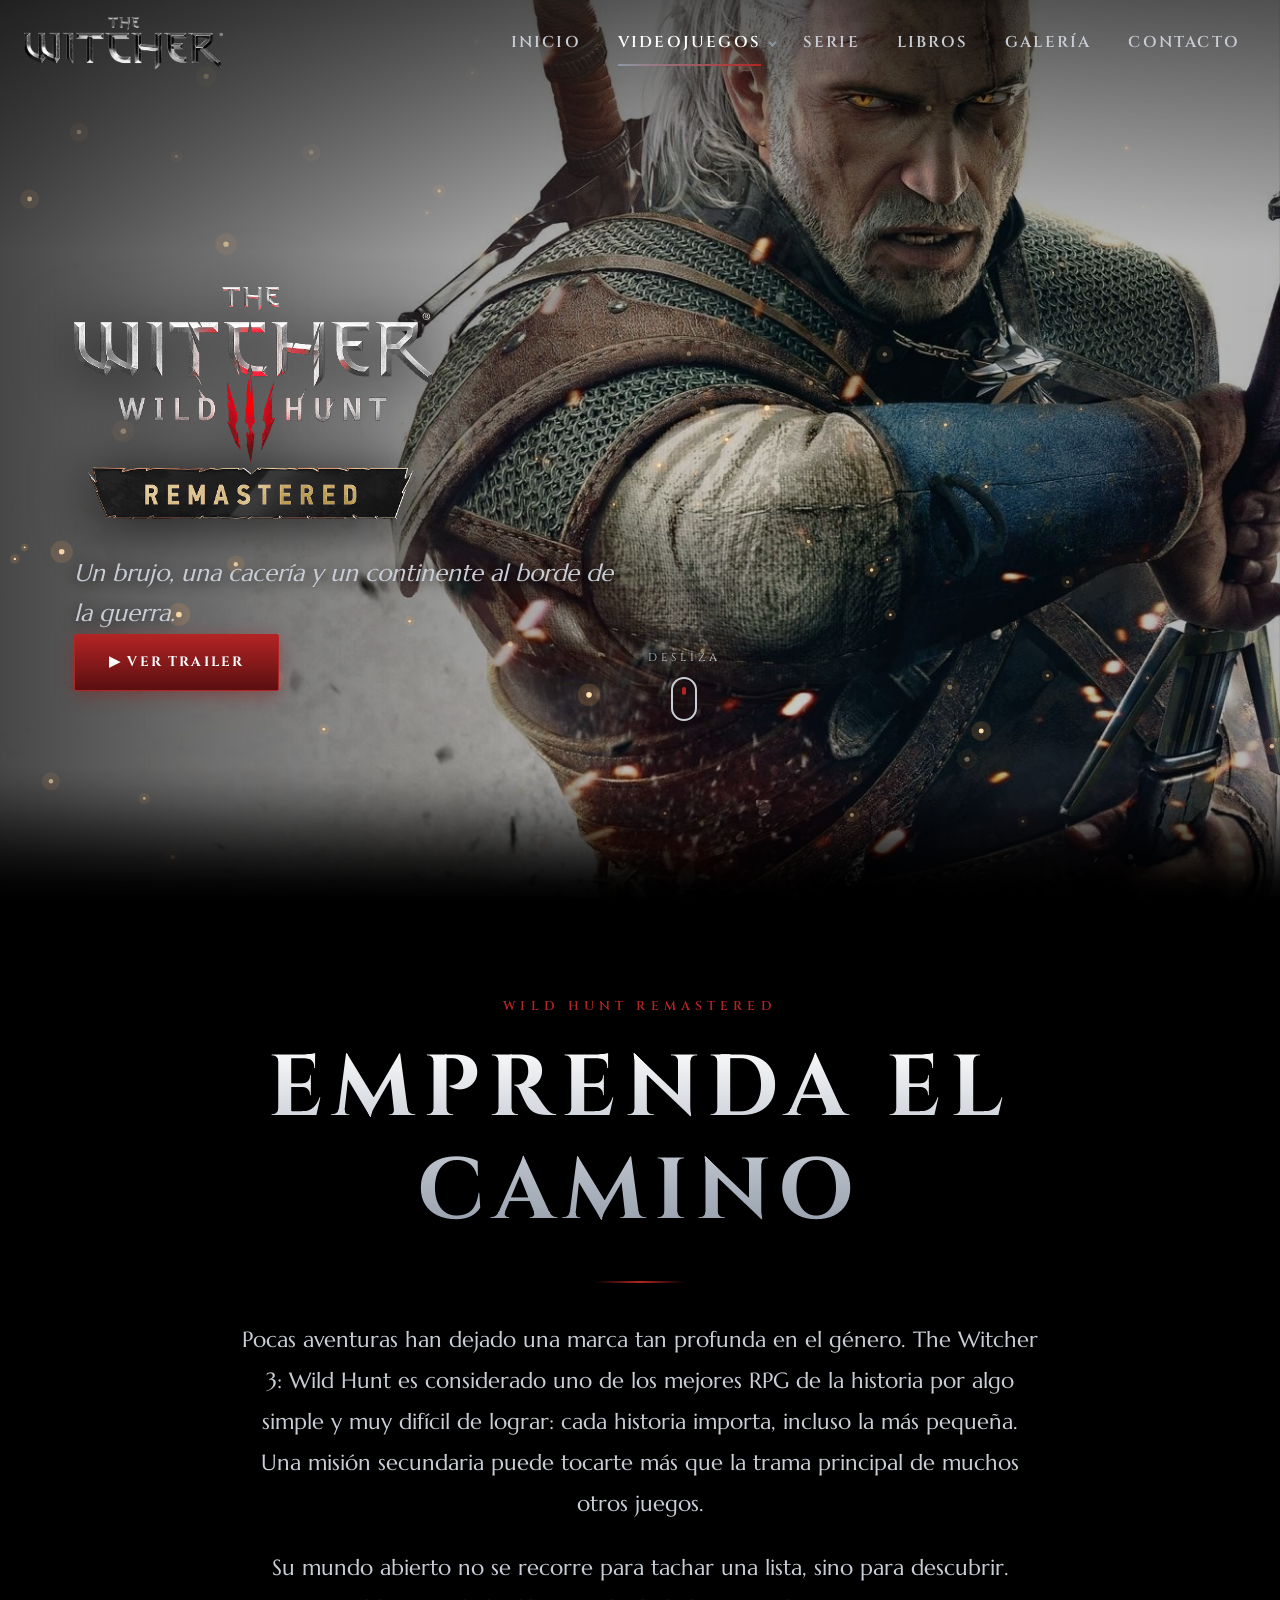
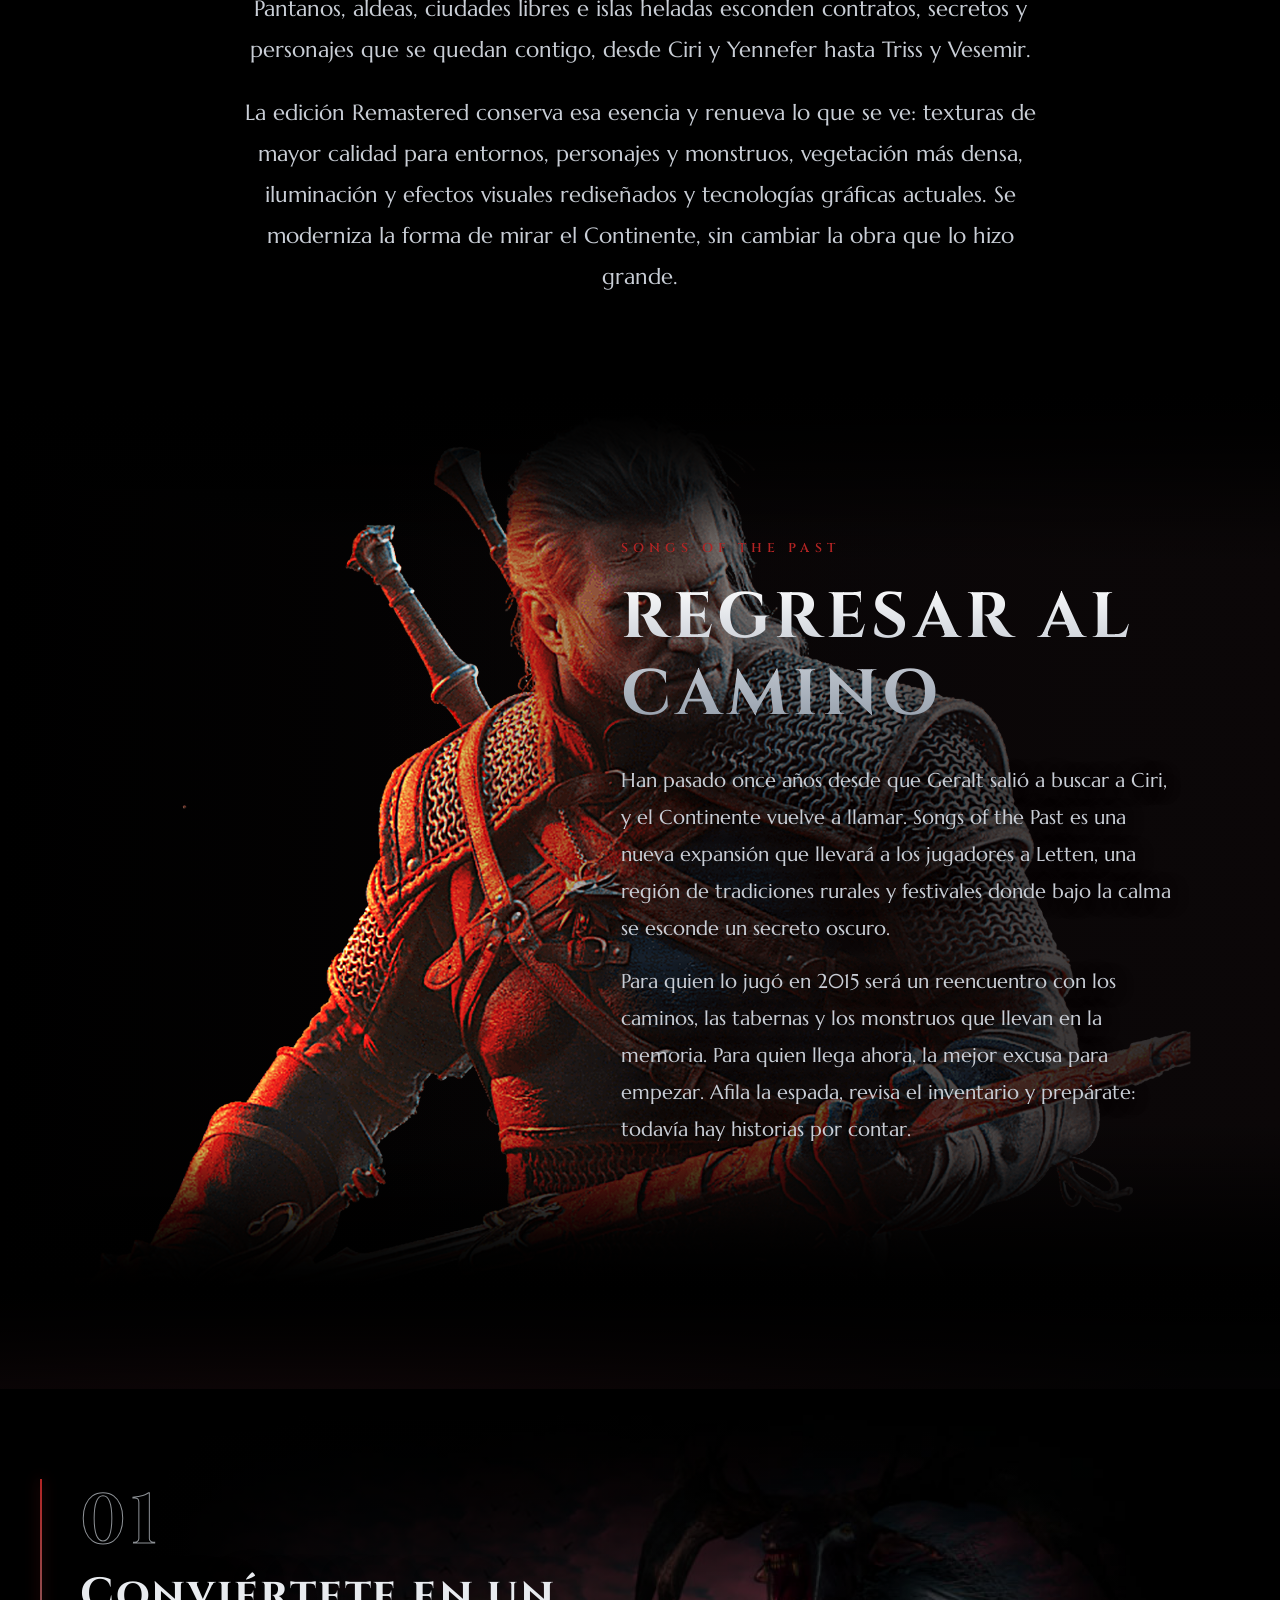
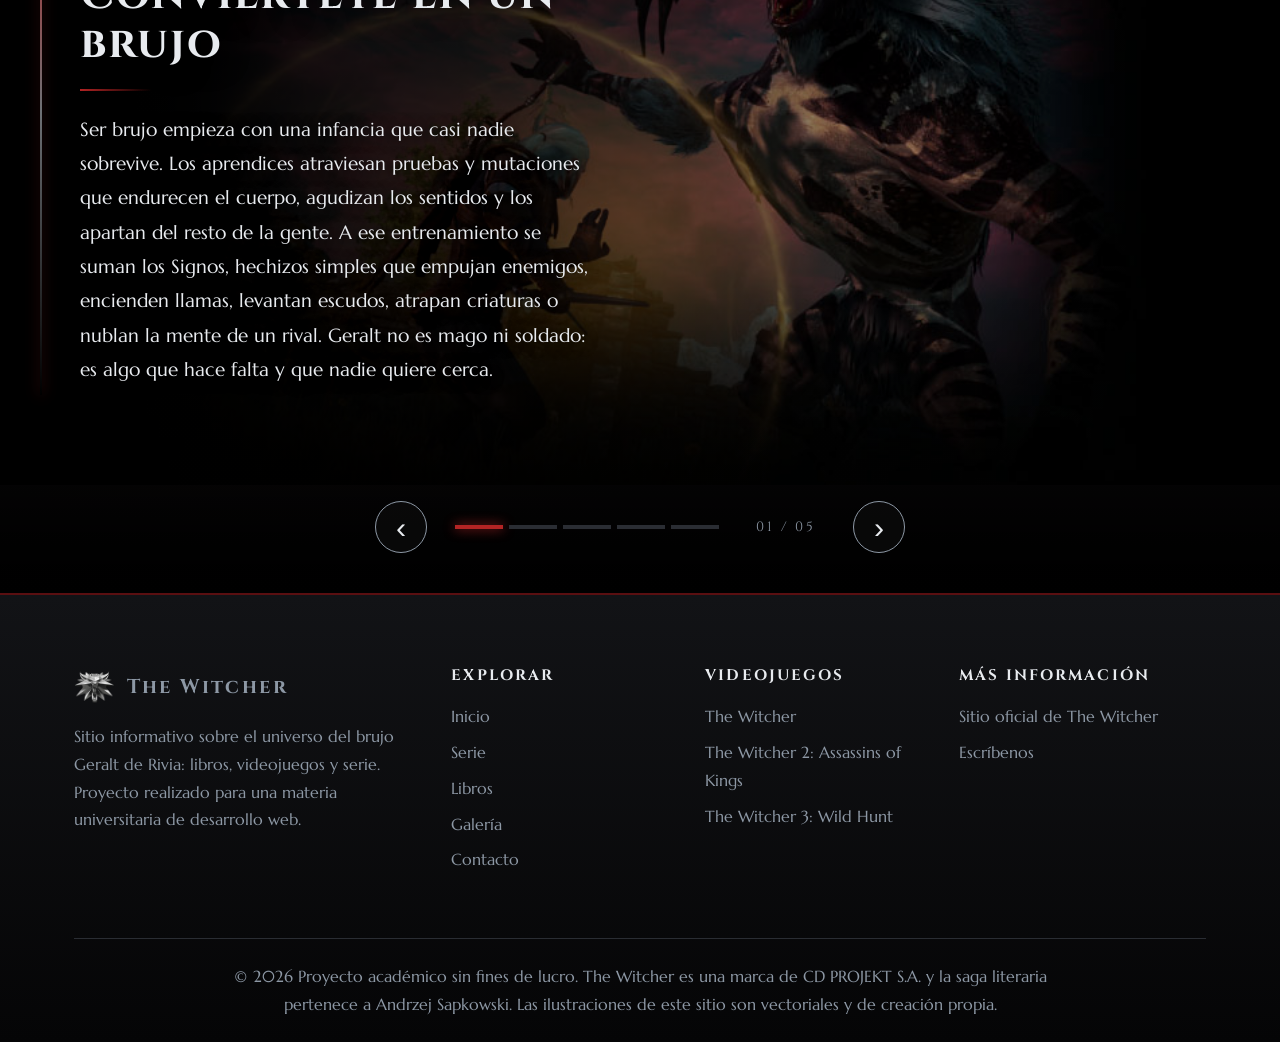
==== witcher3.html @ 2f947181 "Initial commit" ====
<!DOCTYPE html>
<html lang="es">
<head>
  <meta charset="UTF-8">
  <meta name="viewport" content="width=device-width, initial-scale=1.0">
  <title>The Witcher | The Witcher 3: Wild Hunt</title>
  <meta name="description" content="The Witcher 3: Wild Hunt: la aventura de Geralt en un mundo abierto, la edición Remastered y la expansión Songs of the Past.">
  <meta name="theme-color" content="#0a0a0b">
  <link rel="icon" type="image/png" sizes="32x32" href="img/favicon-32.png">
  <link rel="apple-touch-icon" href="img/favicon-180.png">
  <link rel="preconnect" href="https://fonts.googleapis.com">
  <link rel="preconnect" href="https://fonts.gstatic.com" crossorigin>
  <link href="https://fonts.googleapis.com/css2?family=Cinzel:wght@500;600;700&family=Marcellus&display=swap" rel="stylesheet">
  <link rel="stylesheet" href="css/estilos.css">
  <link rel="stylesheet" href="css/videojuegos.css">
</head>
<body class="tema-w3">
  <a class="saltar" href="#contenido">Saltar al contenido</a>

  <header class="header" id="header">
    <div class="header-inner">
      <a href="index.html" class="logo-header" aria-label="The Witcher - Ir al inicio">
        <img src="img/the_witcher_header.png" alt="The Witcher" width="500" height="133">
      </a>

      <button class="menu-button" id="menuButton" type="button" aria-label="Abrir menú" aria-expanded="false" aria-controls="nav">
        <span></span><span></span><span></span>
      </button>

      <nav class="nav" id="nav" aria-label="Menú principal">
        <ul class="menu">
          <li><a href="index.html">Inicio</a></li>
          <li class="has-submenu">
            <span class="menu-parent active" tabindex="0" role="button" aria-haspopup="true">Videojuegos</span>
            <button class="submenu-toggle" type="button" aria-label="Mostrar opciones de videojuegos" aria-expanded="false"></button>
            <ul class="submenu">
              <li><a href="witcher1.html">The Witcher</a></li>
              <li><a href="witcher2.html">The Witcher 2: Assassins of Kings</a></li>
              <li><a href="witcher3.html" class="active" aria-current="page">The Witcher 3: Wild Hunt</a></li>
            </ul>
          </li>
          <li><a href="serie.html">Serie</a></li>
          <li><a href="libros.html">Libros</a></li>
          <li><a href="galeria.html">Galería</a></li>
          <li><a href="contacto.html">Contacto</a></li>
        </ul>
      </nav>
    </div>
  </header>

  <main id="contenido">

    <section class="w3-hero" id="w3-hero">
      <div class="w3-hero-fondo" data-parallax role="img" aria-label="Ilustración de un brujo con dos espadas sobre un risco, frente a un sol que se pone detrás de las montañas">
        <div class="w3-hero-imagen"></div>
      </div>
      <div class="w3-hero-sombra"></div>
      <canvas class="w3-brasas" aria-hidden="true"></canvas>

      <div class="contenedor w3-hero-contenido" data-desvanecer>
        <h1 class="titulo-juego titulo-tw3"><img src="img/Titulo%20tw3.png" alt="The Witcher 3: Wild Hunt Remastered" width="600" height="391"></h1>
        <p class="w3-subtitulo">Un brujo, una cacería y un continente al borde de la guerra.</p>
        <a class="boton boton-trailer reveal" href="https://www.youtube.com/watch?v=nYwe_WHARdc" target="_blank" rel="noopener noreferrer">▶ Ver Trailer</a>
      </div>

      <button class="w3-scroll" type="button" data-scroll="camino" aria-label="Bajar a la siguiente sección">
        <span>Desliza</span>
        <span class="w3-scroll-raton"><span></span></span>
      </button>
    </section>

    <section class="w3-camino" id="camino">
      <div class="w3-camino-contenido">
        <span class="w3-etiqueta reveal">Wild Hunt Remastered</span>
        <h2 class="texto-plata reveal" data-retraso="150">Emprenda el camino</h2>
        <div class="w3-linea reveal" data-retraso="300"></div>
        <p class="reveal" data-retraso="450">Pocas aventuras han dejado una marca tan profunda en el género. The Witcher 3: Wild Hunt es considerado uno de los mejores RPG de la historia por algo simple y muy difícil de lograr: cada historia importa, incluso la más pequeña. Una misión secundaria puede tocarte más que la trama principal de muchos otros juegos.</p>
        <p class="reveal" data-retraso="600">Su mundo abierto no se recorre para tachar una lista, sino para descubrir. Pantanos, aldeas, ciudades libres e islas heladas esconden contratos, secretos y personajes que se quedan contigo, desde Ciri y Yennefer hasta Triss y Vesemir.</p>
        <p class="reveal" data-retraso="750">La edición Remastered conserva esa esencia y renueva lo que se ve: texturas de mayor calidad para entornos, personajes y monstruos, vegetación más densa, iluminación y efectos visuales rediseñados y tecnologías gráficas actuales. Se moderniza la forma de mirar el Continente, sin cambiar la obra que lo hizo grande.</p>
      </div>
    </section>

    <section class="w3-regresar" id="regresar">
      <div class="w3-regresar-imagen reveal-izq">
        <img src="img/tw3/geralt tw3 png.png" alt="Geralt de Rivia con su espada de plata en la mano" width="1163" height="680" loading="lazy">
      </div>
      <div class="w3-regresar-texto">
        <span class="w3-etiqueta reveal">Songs of the Past</span>
        <h2 class="texto-plata reveal" data-retraso="150">Regresar al camino</h2>
        <p class="reveal" data-retraso="300">Han pasado once años desde que Geralt salió a buscar a Ciri, y el Continente vuelve a llamar. Songs of the Past es una nueva expansión que llevará a los jugadores a Letten, una región de tradiciones rurales y festivales donde bajo la calma se esconde un secreto oscuro.</p>
        <p class="reveal" data-retraso="450">Para quien lo jugó en 2015 será un reencuentro con los caminos, las tabernas y los monstruos que llevan en la memoria. Para quien llega ahora, la mejor excusa para empezar. Afila la espada, revisa el inventario y prepárate: todavía hay historias por contar.</p>
      </div>
    </section>

    <section class="w3-carrusel" id="carrusel" data-carrusel data-autoplay="9000" aria-roledescription="carrusel" aria-label="Aventura, combate, mundo y expansiones de The Witcher 3">
      <div class="w3-slides">
        <article class="w3-slide activo w3-fondo-1" data-slide role="group" aria-roledescription="diapositiva" aria-label="1 de 5">
          <div class="w3-slide-texto">
            <span class="w3-num" aria-hidden="true">01</span>
            <h3>Conviértete en un brujo</h3>
            <p>Ser brujo empieza con una infancia que casi nadie sobrevive. Los aprendices atraviesan pruebas y mutaciones que endurecen el cuerpo, agudizan los sentidos y los apartan del resto de la gente. A ese entrenamiento se suman los Signos, hechizos simples que empujan enemigos, encienden llamas, levantan escudos, atrapan criaturas o nublan la mente de un rival. Geralt no es mago ni soldado: es algo que hace falta y que nadie quiere cerca.</p>
          </div>
        </article>
        <article class="w3-slide invertido w3-fondo-2" data-slide role="group" aria-roledescription="diapositiva" aria-label="2 de 5">
          <div class="w3-slide-texto">
            <span class="w3-num" aria-hidden="true">02</span>
            <h3>Domina el combate dinámico</h3>
            <p>Cada pelea es un pequeño rompecabezas. La espada de acero sirve contra humanos, la de plata contra monstruos, y los Signos marcan el ritmo del combate. Las pociones y los aceites preparan al brujo antes de la batalla, y esquivar, rodar o contraatacar a tiempo decide quién sigue en pie. La mejor victoria suele ser la que se planeó antes de desenvainar.</p>
          </div>
        </article>
        <article class="w3-slide w3-fondo-3" data-slide role="group" aria-roledescription="diapositiva" aria-label="3 de 5">
          <div class="w3-slide-texto">
            <span class="w3-num" aria-hidden="true">03</span>
            <h3>Explora un mundo abierto de fantasía gigante</h3>
            <p>Velen, con sus pantanos y aldeas olvidadas; Novigrad, una gran ciudad libre y peligrosa; las islas de Skellige, con sus fiordos y clanes guerreros; y la fortaleza de Kaer Morhen, refugio de los brujos. El Continente es enorme y está lleno de vida: cada colina esconde una cueva, un campamento, un monstruo o una historia que nadie te obligó a buscar.</p>
          </div>
        </article>
        <article class="w3-slide invertido w3-fondo-4" data-slide role="group" aria-roledescription="diapositiva" aria-label="4 de 5">
          <div class="w3-slide-texto">
            <span class="w3-num" aria-hidden="true">04</span>
            <h3>Forja tu historia legendaria</h3>
            <p>Tus decisiones no se quedan en el diálogo. Elegir a quién ayudar, a quién perdonar y qué callar puede cambiar el destino de personajes queridos, el equilibrio entre reinos y la forma en que termina la historia de Ciri. Hay varios finales posibles, y cada uno refleja el camino que fuiste construyendo, muchas veces sin darte cuenta.</p>
          </div>
        </article>
        <article class="w3-slide w3-fondo-5" data-slide role="group" aria-roledescription="diapositiva" aria-label="5 de 5">
          <div class="w3-slide-texto">
            <span class="w3-num" aria-hidden="true">05</span>
            <h3>El camino continúa con las expansiones</h3>
            <p>Hearts of Stone y Blood and Wine son mucho más que contenido extra: cada una cuenta una historia completa, con personajes memorables y misiones que compiten con las mejores del juego base. Hearts of Stone es un relato oscuro sobre un pacto y sus consecuencias; Blood and Wine lleva a Geralt a Toussaint, un ducado soleado donde también se esconden secretos y crímenes. Muchos jugadores las consideran entre las mejores expansiones que ha tenido un RPG.</p>
          </div>
        </article>
      </div>

      <div class="w3-controles">
        <button class="w3-flecha" type="button" data-prev aria-label="Diapositiva anterior">&#8249;</button>
        <div class="w3-puntos"><button class="w3-punto" type="button" data-dot aria-label="Ir a la diapositiva 1"></button><button class="w3-punto" type="button" data-dot aria-label="Ir a la diapositiva 2"></button><button class="w3-punto" type="button" data-dot aria-label="Ir a la diapositiva 3"></button><button class="w3-punto" type="button" data-dot aria-label="Ir a la diapositiva 4"></button><button class="w3-punto" type="button" data-dot aria-label="Ir a la diapositiva 5"></button></div>
        <span class="w3-contador" data-contador aria-live="off">01 / 05</span>
        <button class="w3-flecha" type="button" data-next aria-label="Diapositiva siguiente">&#8250;</button>
      </div>
    </section>
  </main>

  <footer class="footer">
    <div class="contenedor">
      <div class="footer-grid">
        <div>
          <a href="index.html" class="logo" aria-label="The Witcher - Inicio">
            <img src="img/medallon.webp" alt="" width="41" height="40">
            <span>The Witcher</span>
          </a>
          <p>Sitio informativo sobre el universo del brujo Geralt de Rivia: libros, videojuegos y serie. Proyecto realizado para una materia universitaria de desarrollo web.</p>
        </div>

        <div>
          <h3>Explorar</h3>
          <ul>
            <li><a href="index.html">Inicio</a></li>
            <li><a href="serie.html">Serie</a></li>
            <li><a href="libros.html">Libros</a></li>
            <li><a href="galeria.html">Galería</a></li>
            <li><a href="contacto.html">Contacto</a></li>
          </ul>
        </div>

        <div>
          <h3>Videojuegos</h3>
          <ul>
            <li><a href="witcher1.html">The Witcher</a></li>
            <li><a href="witcher2.html">The Witcher 2: Assassins of Kings</a></li>
            <li><a href="witcher3.html">The Witcher 3: Wild Hunt</a></li>
          </ul>
        </div>

        <div>
          <h3>Más información</h3>
          <ul>
            <li><a href="https://thewitcher.com" target="_blank" rel="noopener noreferrer">Sitio oficial de The Witcher</a></li>
            <li><a href="contacto.html">Escríbenos</a></li>
          </ul>
        </div>
      </div>

      <div class="footer-inferior">
        <p>&copy; <span id="year">2026</span> Proyecto académico sin fines de lucro. The Witcher es una marca de CD PROJEKT S.A. y la saga literaria pertenece a Andrzej Sapkowski. Las ilustraciones de este sitio son vectoriales y de creación propia.</p>
      </div>
    </div>
  </footer>

  <script src="js/videojuegos.js"></script>
  <script src="js/script.js"></script>
</body>
</html>
---- css/estilos.css ----
/* ==========================================================
   THE WITCHER - Sitio informativo
   Estilos generales (Dark Fantasy)
   Índice:
   1. Variables y reset
   2. Tipografía y utilidades
   3. Header y menú
   4. Botones
   5. Hero (inicio) y encabezados de página
   6. Secciones y tarjetas
   7. Videojuegos
   8. Serie
   9. Libros
   10. Galería y lightbox
   11. Formulario de contacto
   12. Footer
   13. Responsive
   ========================================================== */

/* ---------- 1. Variables y reset ---------- */
:root {
  --negro: #0a0a0b;
  --carbon: #121316;
  --gris-oscuro: #1b1d21;
  --gris: #2a2d33;
  --acero: #8d98a5;
  --plata: #c9ced6;
  --plata-claro: #e8ebef;
  --rojo: #8b1a1a;
  --rojo-oscuro: #5a0f11;
  --rojo-brillo: #b32424;
  --dorado: #d9a441;

  --fuente-titulos: "Cinzel", "Trajan Pro", Georgia, "Times New Roman", serif;
  --fuente-texto: "Marcellus", Georgia, "Times New Roman", serif;

  --alto-header: 76px;
  --ancho-max: 1180px;
  --transicion: 0.35s ease;
}

*,
*::before,
*::after {
  box-sizing: border-box;
  margin: 0;
  padding: 0;
}

html {
  scroll-behavior: smooth;
  scroll-padding-top: calc(var(--alto-header) + 16px);
}

body {
  font-family: var(--fuente-texto);
  font-size: 1.15rem;
  line-height: 1.7;
  color: var(--plata);
  background: var(--negro);
  background-image: radial-gradient(ellipse at top, #16181c 0%, var(--negro) 60%);
  background-attachment: fixed;
  overflow-x: hidden;
}

body.menu-abierto {
  overflow: hidden;
}

img {
  display: block;
  max-width: 100%;
  height: auto;
}

a {
  color: var(--plata-claro);
  text-decoration: none;
  transition: color var(--transicion);
}

a:hover {
  color: var(--rojo-brillo);
}

ul {
  list-style: none;
}

:focus-visible {
  outline: 2px solid var(--dorado);
  outline-offset: 3px;
}

.solo-lectores {
  position: absolute;
  width: 1px;
  height: 1px;
  overflow: hidden;
  clip: rect(0 0 0 0);
  white-space: nowrap;
}

/* ---------- 2. Tipografía y utilidades ---------- */
h1,
h2,
h3,
h4 {
  font-family: var(--fuente-titulos);
  font-weight: 700;
  line-height: 1.2;
  color: var(--plata-claro);
  letter-spacing: 0.04em;
}

h1 {
  font-size: clamp(2.6rem, 7vw, 5.2rem);
}

h2 {
  font-size: clamp(1.8rem, 4vw, 2.6rem);
}

h3 {
  font-size: 1.3rem;
}

p + p {
  margin-top: 1rem;
}

.contenedor {
  width: 100%;
  max-width: var(--ancho-max);
  margin: 0 auto;
  padding: 0 24px;
}

.seccion {
  padding: 96px 0;
}

.seccion.oscura {
  background: linear-gradient(180deg, var(--carbon), var(--negro));
  border-top: 1px solid var(--gris);
  border-bottom: 1px solid var(--gris);
}

.titulo-seccion {
  text-align: center;
  max-width: 720px;
  margin: 0 auto 56px;
}

.titulo-seccion h2::after {
  content: "";
  display: block;
  width: 140px;
  height: 2px;
  margin: 20px auto 0;
  background: linear-gradient(90deg, transparent, var(--acero), var(--rojo-brillo), var(--acero), transparent);
}

.titulo-seccion p {
  margin-top: 16px;
  color: var(--acero);
}

.texto-plata {
  background: linear-gradient(180deg, #ffffff 0%, var(--plata) 45%, var(--acero) 100%);
  -webkit-background-clip: text;
  background-clip: text;
  color: transparent;
}

/* ---------- 3. Header y menú ---------- */
.header {
  position: fixed;
  top: 0;
  left: 0;
  width: 100%;
  height: var(--alto-header);
  z-index: 100;
  background: transparent;
  border-bottom: none;
  box-shadow: none;
  transition: background 0.45s ease, box-shadow 0.45s ease, height var(--transicion);
}

.header.scrolled {
  --alto-header: 64px;
  height: 64px;
  /*
   * No es un bloque sólido: el negro se concentra arriba y
   * desaparece gradualmente hacia la parte inferior.
   */
  background: linear-gradient(
    180deg,
    rgba(0, 0, 0, 0.96) 0%,
    rgba(0, 0, 0, 0.78) 42%,
    rgba(0, 0, 0, 0.34) 76%,
    rgba(0, 0, 0, 0) 100%
  );
  border-bottom: none;
  box-shadow: none;
  backdrop-filter: none;
}

.header-inner {
  display: flex;
  align-items: center;
  justify-content: space-between;
  height: 100%;
  max-width: 1320px;
  margin: 0 auto;
  padding: 0 24px;
}

.logo {
  display: flex;
  align-items: center;
  gap: 12px;
  font-family: var(--fuente-titulos);
  font-size: 1.25rem;
  font-weight: 700;
  letter-spacing: 0.12em;
  color: var(--plata-claro);
}

.logo img {
  width: 40px;
  height: 40px;
  transition: transform var(--transicion), filter var(--transicion);
}

.logo:hover img {
  transform: rotate(-12deg) scale(1.08);
  filter: drop-shadow(0 0 8px rgba(201, 206, 214, 0.6));
}

.logo:hover {
  color: var(--plata-claro);
}

.nav {
  display: flex;
}

.menu {
  display: flex;
  align-items: center;
  gap: 4px;
}

.menu > li {
  position: relative;
  display: flex;
  align-items: center;
}

.menu a {
  position: relative;
  display: block;
  padding: 26px 14px;
  font-family: var(--fuente-titulos);
  font-size: 0.85rem;
  font-weight: 600;
  letter-spacing: 0.14em;
  text-transform: uppercase;
  color: var(--plata);
}

.menu > li > a::after {
  content: "";
  position: absolute;
  left: 14px;
  right: 14px;
  bottom: 18px;
  height: 2px;
  background: linear-gradient(90deg, var(--acero), var(--rojo-brillo));
  transform: scaleX(0);
  transform-origin: left;
  transition: transform var(--transicion);
}

.menu > li > a:hover,
.menu > li > a.active {
  color: #ffffff;
}

.menu > li > a:hover::after,
.menu > li > a.active::after {
  transform: scaleX(1);
}

/* Submenú */
.submenu-toggle {
  display: none;
}

.has-submenu > a {
  padding-right: 6px;
}

.has-submenu::after {
  content: "";
  width: 6px;
  height: 6px;
  margin-right: 8px;
  border-right: 2px solid var(--acero);
  border-bottom: 2px solid var(--acero);
  transform: rotate(45deg) translateY(-2px);
  transition: transform var(--transicion), border-color var(--transicion);
  pointer-events: none;
}

.has-submenu:hover::after,
.has-submenu:focus-within::after {
  transform: rotate(225deg) translateY(-2px);
  border-color: var(--rojo-brillo);
}

.submenu {
  position: absolute;
  top: 100%;
  left: 0;
  min-width: 320px;
  padding: 8px 0;
  background: rgba(12, 12, 14, 0.98);
  border: 1px solid var(--gris);
  border-top: 2px solid var(--rojo);
  box-shadow: 0 18px 40px rgba(0, 0, 0, 0.8);
  opacity: 0;
  visibility: hidden;
  transform: translateY(10px);
  transition: opacity var(--transicion), transform var(--transicion), visibility var(--transicion);
}

.has-submenu:hover .submenu,
.has-submenu:focus-within .submenu {
  opacity: 1;
  visibility: visible;
  transform: translateY(0);
}

.submenu a {
  padding: 14px 22px;
  font-size: 0.8rem;
  border-left: 3px solid transparent;
}

.submenu a:hover {
  color: #ffffff;
  background: linear-gradient(90deg, rgba(139, 26, 26, 0.35), transparent);
  border-left-color: var(--rojo-brillo);
}

/* Botón hamburguesa */
.menu-button {
  display: none;
  position: relative;
  width: 44px;
  height: 44px;
  background: transparent;
  border: 1px solid var(--gris);
  border-radius: 4px;
  cursor: pointer;
  transition: border-color var(--transicion);
}

.menu-button:hover {
  border-color: var(--acero);
}

.menu-button span {
  position: absolute;
  left: 11px;
  width: 20px;
  height: 2px;
  background: var(--plata-claro);
  transition: transform var(--transicion), opacity var(--transicion), top var(--transicion);
}

.menu-button span:nth-child(1) { top: 14px; }
.menu-button span:nth-child(2) { top: 21px; }
.menu-button span:nth-child(3) { top: 28px; }

.menu-button.abierto span:nth-child(1) { top: 21px; transform: rotate(45deg); }
.menu-button.abierto span:nth-child(2) { opacity: 0; }
.menu-button.abierto span:nth-child(3) { top: 21px; transform: rotate(-45deg); }

.menu-overlay {
  position: fixed;
  inset: 0;
  z-index: 90;
  background: rgba(0, 0, 0, 0.7);
  opacity: 0;
  visibility: hidden;
  transition: opacity var(--transicion), visibility var(--transicion);
}

.menu-overlay.visible {
  opacity: 1;
  visibility: visible;
}

/* ---------- 4. Botones ---------- */
.boton {
  position: relative;
  display: inline-block;
  padding: 16px 34px;
  overflow: hidden;
  font-family: var(--fuente-titulos);
  font-size: 0.85rem;
  font-weight: 700;
  letter-spacing: 0.16em;
  text-transform: uppercase;
  color: #ffffff;
  background: linear-gradient(180deg, var(--rojo-brillo), var(--rojo-oscuro));
  border: 1px solid var(--rojo-brillo);
  border-radius: 2px;
  cursor: pointer;
  box-shadow: 0 4px 18px rgba(139, 26, 26, 0.45);
  transition: transform var(--transicion), box-shadow var(--transicion), border-color var(--transicion);
}

.boton::after {
  content: "";
  position: absolute;
  top: 0;
  left: -80%;
  width: 50%;
  height: 100%;
  background: linear-gradient(100deg, transparent, rgba(255, 255, 255, 0.35), transparent);
  transform: skewX(-20deg);
  transition: left 0.7s ease;
}

.boton:hover {
  color: #ffffff;
  transform: translateY(-3px);
  border-color: var(--plata);
  box-shadow: 0 10px 28px rgba(179, 36, 36, 0.55);
}

.boton:hover::after {
  left: 130%;
}

.boton:active {
  transform: translateY(-1px);
}

.boton-plata {
  color: var(--plata-claro);
  background: transparent;
  border-color: var(--acero);
  box-shadow: none;
}

.boton-plata:hover {
  color: #ffffff;
  background: rgba(201, 206, 214, 0.08);
  box-shadow: 0 0 22px rgba(201, 206, 214, 0.25);
}

.boton:disabled {
  opacity: 0.6;
  cursor: not-allowed;
}

.enlace-flecha {
  display: inline-block;
  font-family: var(--fuente-titulos);
  font-size: 0.8rem;
  font-weight: 700;
  letter-spacing: 0.14em;
  text-transform: uppercase;
  color: var(--plata-claro);
  padding-bottom: 4px;
  border-bottom: 1px solid var(--rojo-brillo);
  transition: letter-spacing var(--transicion), color var(--transicion);
}

.enlace-flecha:hover {
  letter-spacing: 0.22em;
  color: #ffffff;
}

/* ---------- 5. Hero y encabezados de página ---------- */
.hero {
  position: relative;
  min-height: 100vh;
  min-height: 100svh;
  display: flex;
  align-items: center;
  justify-content: center;
  overflow: hidden;
  background: #000000;
}

.hero-modelo {
  isolation: isolate;
}

.modelo-3d {
  position: relative;
  z-index: 3;
  display: flex;
  align-items: center;
  justify-content: center;
  width: min(82vw, 760px);
  height: min(82vw, 760px);
  min-height: 360px;
  min-width: 360px;
}

.modelo-3d canvas {
  display: block;
  width: 100% !important;
  height: 100% !important;
  filter: drop-shadow(0 0 35px rgba(179, 36, 36, 0.28));
}

.hero-neblina {
  position: absolute;
  inset: -10%;
  z-index: 2;
  pointer-events: none;
  opacity: 0.58;
  overflow: hidden;
  -webkit-mask-image: radial-gradient(ellipse at center, transparent 0%, transparent 46%, rgba(0,0,0,.35) 67%, #000 100%);
  mask-image: radial-gradient(ellipse at center, transparent 0%, transparent 46%, rgba(0,0,0,.35) 67%, #000 100%);
}

.hero-neblina::before,
.hero-neblina::after {
  content: "";
  position: absolute;
  inset: 0;
  pointer-events: none;
  filter: blur(22px);
}

.hero-neblina::before {
  background:
    radial-gradient(ellipse 38% 24% at 0% 12%, rgba(185, 190, 196, .10), transparent 72%),
    radial-gradient(ellipse 34% 28% at 100% 20%, rgba(185, 190, 196, .08), transparent 72%),
    radial-gradient(ellipse 42% 24% at 4% 88%, rgba(185, 190, 196, .07), transparent 74%),
    radial-gradient(ellipse 40% 25% at 96% 86%, rgba(185, 190, 196, .08), transparent 74%);
  animation: neblina-lenta 14s ease-in-out infinite alternate;
}

.hero-neblina::after {
  background:
    radial-gradient(ellipse 22% 15% at 8% 48%, rgba(120, 126, 132, .055), transparent 75%),
    radial-gradient(ellipse 24% 16% at 92% 54%, rgba(120, 126, 132, .045), transparent 75%);
  animation: neblina-lenta 19s ease-in-out infinite alternate-reverse;
}

@keyframes neblina-lenta {
  from { transform: translate3d(-1.5%, 0, 0) scale(1); opacity: .72; }
  to { transform: translate3d(1.5%, -1%, 0) scale(1.035); opacity: 1; }
}

.indicador-scroll {
  position: absolute;
  z-index: 2;
  left: 50%;
  bottom: 30px;
  display: flex;
  align-items: flex-start;
  justify-content: center;
  width: 34px;
  height: 52px;
  transform: translateX(-50%);
  border: 1px solid rgba(201, 206, 214, 0.48);
  border-radius: 18px;
  transition: border-color var(--transicion), opacity var(--transicion);
}

.indicador-scroll span {
  width: 5px;
  height: 9px;
  margin-top: 9px;
  background: var(--plata-claro);
  border-radius: 3px;
  box-shadow: 0 0 10px rgba(201, 206, 214, 0.5);
  animation: scroll-indicador 1.8s ease-in-out infinite;
}

.indicador-scroll:hover {
  border-color: var(--rojo-brillo);
}

.presentacion-home {
  position: relative;
  min-height: 100vh;
  min-height: 100svh;
  display: flex;
  align-items: center;
  justify-content: center;
  overflow: hidden;
  text-align: center;
  background:
    radial-gradient(circle at 50% 35%, rgba(80, 18, 18, 0.16), transparent 38%),
    linear-gradient(180deg, #070708 0%, #0b0b0d 55%, #050506 100%);
}

.presentacion-home::before {
  content: "";
  position: absolute;
  inset: 0;
  background-image:
    linear-gradient(180deg, rgba(0, 0, 0, 0.55) 0%, rgba(0, 0, 0, 0.42) 50%, rgba(0, 0, 0, 0.72) 100%),
    url("../img/Galeria/Banner.jpeg");
  background-repeat: no-repeat;
  background-size: cover;
  background-position: center center;
  pointer-events: none;
}

.presentacion-home-contenido {
  position: relative;
  z-index: 1;
  max-width: 900px;
}

.presentacion-kicker {
  margin-bottom: 18px;
  font-family: var(--fuente-titulos);
  font-size: clamp(0.8rem, 1.5vw, 1rem);
  letter-spacing: 0.3em;
  text-transform: uppercase;
  color: var(--acero);
}

.presentacion-home h1 {
  margin-bottom: 26px;
  font-size: clamp(3rem, 8vw, 6rem);
}

.presentacion-descripcion {
  text-shadow: 0 2px 18px rgba(0, 0, 0, 0.85);
  max-width: 760px;
  margin: 0 auto 40px;
  font-size: clamp(1.15rem, 2vw, 1.35rem);
  line-height: 1.8;
  color: var(--plata);
}

.presentacion-home .hero-botones {
  justify-content: center;
}

@keyframes scroll-indicador {
  0%, 100% {
    opacity: 0.45;
    transform: translateY(0);
  }
  50% {
    opacity: 1;
    transform: translateY(15px);
  }
}

@keyframes aparecer {
  from { opacity: 0; transform: translateY(28px); }
  to { opacity: 1; transform: translateY(0); }
}

@keyframes brillo-medallon {
  0%, 100% {
    filter: drop-shadow(0 0 30px rgba(179, 36, 36, 0.4))
            drop-shadow(0 0 4px rgba(201, 206, 214, 0.3));
  }
  50% {
    filter: drop-shadow(0 0 55px rgba(179, 36, 36, 0.8))
            drop-shadow(0 0 8px rgba(201, 206, 214, 0.55));
  }
}

.page-hero {
  position: relative;
  display: flex;
  align-items: flex-end;
  min-height: 52vh;
  padding: calc(var(--alto-header) + 60px) 0 56px;
  background-size: cover;
  background-position: center;
  border-bottom: 1px solid var(--gris);
  overflow: hidden;
}

.page-hero::before {
  content: "";
  position: absolute;
  inset: 0;
  background: linear-gradient(180deg, rgba(0, 0, 0, 0.55), rgba(10, 10, 11, 0.95));
}

.page-hero .contenedor {
  position: relative;
  z-index: 1;
}

.page-hero p {
  max-width: 640px;
  margin-top: 16px;
  font-size: 1.25rem;
  color: var(--plata);
}

.page-hero h1 {
  font-size: clamp(2.2rem, 6vw, 4rem);
}

.page-hero.videojuegos { background-image: url("../img/juego3.svg"); }
.page-hero.serie { background-image: url("../img/Serie/Banner.jpeg"); }
.page-hero.libros { background-image: url("../img/Libros/Libros\ Portada.jpg"); }
.page-hero.galeria-hero { background-image: url("../img/Galeria/Banner.jpeg"); }
.page-hero.contacto { background-image: url("../img/Contacto.jpg"); }

/* ---------- 6. Secciones y tarjetas ---------- */
.introduccion {
  display: grid;
  grid-template-columns: 1.2fr 1fr;
  align-items: center;
  gap: 64px;
}

.introduccion h2 {
  margin-bottom: 24px;
}

.cita {
  position: relative;
  padding: 40px 36px;
  background: linear-gradient(160deg, var(--gris-oscuro), var(--carbon));
  border: 1px solid var(--gris);
  border-left: 3px solid var(--rojo);
  box-shadow: 0 20px 50px rgba(0, 0, 0, 0.55);
}

.cita p {
  font-size: 1.4rem;
  font-style: italic;
  color: var(--plata-claro);
}

.cita cite {
  display: block;
  margin-top: 20px;
  font-family: var(--fuente-titulos);
  font-size: 0.8rem;
  font-style: normal;
  letter-spacing: 0.14em;
  color: var(--acero);
}

.cards {
  display: grid;
  grid-template-columns: repeat(3, 1fr);
  gap: 32px;
}

.card {
  position: relative;
  display: flex;
  flex-direction: column;
  overflow: hidden;
  background: linear-gradient(180deg, var(--gris-oscuro), var(--carbon));
  border: 1px solid var(--gris);
  transition: transform var(--transicion), border-color var(--transicion), box-shadow var(--transicion);
}

.card::before {
  content: "";
  position: absolute;
  top: 0;
  left: 0;
  right: 0;
  height: 2px;
  background: linear-gradient(90deg, transparent, var(--plata), transparent);
  opacity: 0;
  transition: opacity var(--transicion);
}

.card:hover {
  transform: translateY(-8px);
  border-color: var(--acero);
  box-shadow: 0 22px 50px rgba(0, 0, 0, 0.7), 0 0 30px rgba(139, 26, 26, 0.3);
}

.card:hover::before {
  opacity: 1;
}

.card-imagen {
  overflow: hidden;
  aspect-ratio: 3 / 2;
  background: var(--negro);

}

.card-imagen img {
  width: 100%;
  height: 100%;
  object-fit: cover;
  transition: transform 0.8s ease;
  
}

.card:hover .card-imagen img {
  transform: scale(1.08);
  
}

.card-cuerpo {
  display: flex;
  flex: 1;
  flex-direction: column;
  align-items: flex-start;
  padding: 28px;
}

.card-cuerpo h3 {
  margin-bottom: 12px;
}

.card-cuerpo p {
  flex: 1;
  margin-bottom: 24px;
  font-size: 1.08rem;
}

.datos {
  display: grid;
  grid-template-columns: repeat(2, 1fr);
  gap: 24px;
}

.serie-datos .datos {
  grid-template-columns: 1fr;
}

.dato {
  padding: 28px;
  background: var(--carbon);
  border: 1px solid var(--gris);
  border-left: 3px solid var(--acero);
  transition: border-left-color var(--transicion), transform var(--transicion);
}

.dato:hover {
  border-left-color: var(--rojo-brillo);
  transform: translateX(6px);
}

.dato h3 {
  margin-bottom: 8px;
}

.escuelas {
  display: grid;
  grid-template-columns: repeat(5, 1fr);
  gap: 20px;
}

.escuela {
  padding: 28px 18px;
  text-align: center;
  background: linear-gradient(180deg, var(--gris-oscuro), var(--carbon));
  border: 1px solid var(--gris);
  transition: border-color var(--transicion), box-shadow var(--transicion), transform var(--transicion);
}

.escuela:hover {
  transform: translateY(-5px);
  border-color: var(--plata);
  box-shadow: 0 0 26px rgba(201, 206, 214, 0.18);
}

.escuela h3 {
  margin-bottom: 10px;
  font-size: 1.1rem;
}

.escuela p {
  font-size: 1rem;
  color: var(--acero);
}

.banner {
  padding: 88px 0;
  text-align: center;
  background: linear-gradient(rgba(10, 10, 11, 0.8), rgba(10, 10, 11, 0.9)), url("../img/Home/novingrad.jpg") center / cover no-repeat;
  border-top: 1px solid var(--gris);
  border-bottom: 1px solid var(--rojo-oscuro);
}

.banner p {
  max-width: 600px;
  margin: 20px auto 36px;
  font-size: 1.25rem;
}

/* ---------- 7. Videojuegos ---------- */
.juego {
  display: grid;
  grid-template-columns: 1fr 1fr;
  align-items: center;
  gap: 64px;
  padding: 72px 0;
  border-bottom: 1px solid var(--gris);
}

.juego:last-of-type {
  border-bottom: none;
}

.juego.invertido .juego-imagen {
  order: 2;
}

.juego-imagen {
  overflow: hidden;
  border: 1px solid var(--gris);
  box-shadow: 0 24px 60px rgba(0, 0, 0, 0.7), 0 0 0 6px var(--carbon), 0 0 0 7px var(--gris);
}

.juego-imagen img {
  width: 100%;
  aspect-ratio: 3 / 2;
  object-fit: cover;
  transition: transform 0.8s ease;
}

.juego-imagen:hover img {
  transform: scale(1.05);
}

.juego-texto h2 {
  margin-bottom: 8px;
}

.ficha {
  display: flex;
  flex-wrap: wrap;
  gap: 8px 22px;
  margin: 12px 0 24px;
  font-family: var(--fuente-titulos);
  font-size: 0.78rem;
  letter-spacing: 0.1em;
  color: var(--acero);
}

.lista-detalles {
  margin-top: 20px;
}

.lista-detalles li {
  position: relative;
  padding-left: 28px;
  margin-bottom: 8px;
}

.lista-detalles li::before {
  content: "";
  position: absolute;
  left: 0;
  top: 0.62em;
  width: 12px;
  height: 2px;
  background: var(--rojo-brillo);
  box-shadow: 0 0 8px var(--rojo-brillo);
}

.tabla-contenedor {
  overflow-x: auto;
  border: 1px solid var(--gris);
}

.tabla {
  width: 100%;
  min-width: 640px;
  border-collapse: collapse;
  font-size: 1.05rem;
}

.tabla th,
.tabla td {
  padding: 16px 20px;
  text-align: left;
  border-bottom: 1px solid var(--gris);
}

.tabla th {
  font-family: var(--fuente-titulos);
  font-size: 0.8rem;
  letter-spacing: 0.12em;
  color: var(--plata-claro);
  background: var(--gris-oscuro);
}

.tabla tbody tr {
  transition: background var(--transicion);
}

.tabla tbody tr:hover {
  background: rgba(139, 26, 26, 0.15);
}

/* ---------- 8. Serie ---------- */
.temporadas {
  position: relative;
  max-width: 820px;
  margin: 0 auto;
  padding-left: 36px;
  border-left: 2px solid var(--gris);
}

.temporada {
  position: relative;
  margin-bottom: 40px;
  padding: 26px 28px;
  background: var(--carbon);
  border: 1px solid var(--gris);
  transition: border-color var(--transicion), transform var(--transicion);
}

.temporada:hover {
  border-color: var(--acero);
  transform: translateX(6px);
}

.temporada::before {
  content: "";
  position: absolute;
  left: -46px;
  top: 32px;
  width: 14px;
  height: 14px;
  background: var(--negro);
  border: 2px solid var(--rojo-brillo);
  border-radius: 50%;
  box-shadow: 0 0 12px var(--rojo-brillo);
}

.temporada .fecha {
  display: block;
  margin-bottom: 6px;
  font-family: var(--fuente-titulos);
  font-size: 0.8rem;
  letter-spacing: 0.14em;
  color: var(--acero);
}


.boton-serie {
  display: inline-flex;
  align-items: center;
  gap: 8px;
  margin-top: 18px;
  padding: 8px 14px;
  border: 1px solid var(--acero);
  color: var(--plata-claro);
  background: rgba(0, 0, 0, 0.35);
  font-family: var(--fuente-titulos);
  font-size: 0.78rem;
  letter-spacing: 0.08em;
  text-transform: uppercase;
  transition: background var(--transicion), border-color var(--transicion), transform var(--transicion);
}

.boton-serie:hover {
  background: rgba(139, 26, 26, 0.55);
  border-color: var(--plata);
  transform: translateY(-2px);
}

.temporada h3 {
  margin-bottom: 8px;
}

.personajes {
  display: grid;
  grid-template-columns: repeat(4, 1fr);
  gap: 24px;
}

.personaje {
  padding: 28px 22px;
  text-align: center;
  background: linear-gradient(180deg, var(--gris-oscuro), var(--carbon));
  border: 1px solid var(--gris);
  transition: transform var(--transicion), border-color var(--transicion), box-shadow var(--transicion);
}

.personaje:hover {
  transform: translateY(-6px);
  border-color: var(--acero);
  box-shadow: 0 16px 36px rgba(0, 0, 0, 0.6);
}

.personaje .inicial {
  display: flex;
  align-items: center;
  justify-content: center;
  width: 84px;
  height: 84px;
  margin: 0 auto 18px;
  font-family: var(--fuente-titulos);
  font-size: 2rem;
  color: var(--plata-claro);
  background: radial-gradient(circle at 30% 30%, var(--gris), var(--negro));
  border: 2px solid var(--acero);
  border-radius: 50%;
  box-shadow: inset 0 0 18px rgba(0, 0, 0, 0.8), 0 0 16px rgba(139, 26, 26, 0.35);
}

.personaje h3 {
  margin-bottom: 6px;
}

.personaje .actor {
  display: block;
  margin-bottom: 12px;
  font-size: 0.98rem;
  color: var(--acero);
}

.personaje p {
  font-size: 1.02rem;
}

/* ---------- 9. Libros ---------- */
.libros-grid {
  display: grid;
  grid-template-columns: repeat(4, 1fr);
  gap: 32px;
}

.libro {
  display: flex;
  flex-direction: column;
  transition: transform var(--transicion);
}

.libro:hover {
  transform: translateY(-8px);
}

.portada {
  position: relative;
  display: flex;
  flex-direction: column;
  align-items: center;
  justify-content: space-between;
  aspect-ratio: 2 / 3;
  padding: 28px 18px;
  text-align: center;
  background: linear-gradient(145deg, var(--rojo-oscuro), var(--negro) 70%);
  border: 1px solid var(--acero);
  border-left-width: 10px;
  box-shadow: 0 18px 40px rgba(0, 0, 0, 0.7);
  overflow: hidden;
  transition: box-shadow var(--transicion);
}

.libro:hover .portada {
  box-shadow: 0 24px 50px rgba(0, 0, 0, 0.8), 0 0 28px rgba(179, 36, 36, 0.4);
}

.portada::after {
  content: "";
  position: absolute;
  inset: 10px;
  border: 1px solid rgba(201, 206, 214, 0.3);
  pointer-events: none;
}

.portada.acero {
  background: linear-gradient(145deg, #3b424c, var(--negro) 70%);
}

.portada.negra {
  background: linear-gradient(145deg, var(--gris), var(--negro) 70%);
}

.portada img {
  width: 64px;
  height: 64px;
  opacity: 0.9;
}

.portada strong {
  font-family: var(--fuente-titulos);
  font-size: 1.15rem;
  line-height: 1.3;
  letter-spacing: 0.06em;
  color: var(--plata-claro);
}

.portada span {
  font-size: 0.85rem;
  letter-spacing: 0.1em;
  color: var(--acero);
}

.libro-info {
  padding-top: 18px;
}

.libro-info h3 {
  font-size: 1.05rem;
}

.libro-info .anio {
  display: block;
  margin: 4px 0 8px;
  font-size: 0.92rem;
  color: var(--acero);
}

.libro-info p {
  font-size: 1rem;
}

.orden-lectura {
  max-width: 700px;
  margin: 0 auto;
  counter-reset: paso;
}

.orden-lectura li {
  position: relative;
  padding: 16px 20px 16px 68px;
  margin-bottom: 12px;
  background: var(--carbon);
  border: 1px solid var(--gris);
  counter-increment: paso;
  transition: border-color var(--transicion);
}

.orden-lectura li:hover {
  border-color: var(--acero);
}

.orden-lectura li::before {
  content: counter(paso);
  position: absolute;
  left: 18px;
  top: 50%;
  display: flex;
  align-items: center;
  justify-content: center;
  width: 32px;
  height: 32px;
  margin-top: -16px;
  font-family: var(--fuente-titulos);
  font-size: 0.9rem;
  color: var(--plata-claro);
  border: 1px solid var(--rojo-brillo);
  border-radius: 50%;
}

/* ---------- 10. Galería y lightbox ---------- */
.galeria {
  display: grid;
  grid-template-columns: repeat(4, 1fr);
  gap: 18px;
}

.galeria-item {
  position: relative;
  display: block;
  padding: 0;
  overflow: hidden;
  aspect-ratio: 4 / 3;
  background: var(--negro);
  border: 1px solid var(--gris);
  cursor: zoom-in;
  transition: border-color var(--transicion), box-shadow var(--transicion), transform var(--transicion);
}

.galeria-item img {
  width: 100%;
  height: 100%;
  object-fit: cover;
  transition: transform 0.7s ease, filter 0.7s ease;
  filter: grayscale(0.35) brightness(0.85);
}

.galeria-item::after {
  content: "";
  position: absolute;
  inset: 0;
  background: linear-gradient(180deg, transparent 40%, rgba(0, 0, 0, 0.85));
  opacity: 0;
  transition: opacity var(--transicion);
}

.galeria-titulo {
  position: absolute;
  left: 16px;
  right: 16px;
  bottom: 14px;
  z-index: 2;
  font-family: var(--fuente-titulos);
  font-size: 0.85rem;
  letter-spacing: 0.08em;
  text-align: left;
  color: #ffffff;
  opacity: 0;
  transform: translateY(12px);
  transition: opacity var(--transicion), transform var(--transicion);
}

.galeria-item:hover,
.galeria-item:focus-visible {
  border-color: var(--plata);
  box-shadow: 0 0 28px rgba(201, 206, 214, 0.3), 0 0 50px rgba(139, 26, 26, 0.3);
  transform: translateY(-4px);
}

.galeria-item:hover img,
.galeria-item:focus-visible img {
  transform: scale(1.12);
  filter: grayscale(0) brightness(1);
}

.galeria-item:hover::after,
.galeria-item:focus-visible::after {
  opacity: 1;
}

.galeria-item:hover .galeria-titulo,
.galeria-item:focus-visible .galeria-titulo {
  opacity: 1;
  transform: translateY(0);
}

.nota-galeria {
  margin-top: 32px;
  font-size: 1rem;
  text-align: center;
  color: var(--acero);
}

.lightbox {
  position: fixed;
  inset: 0;
  z-index: 200;
  display: flex;
  align-items: center;
  justify-content: center;
  padding: 24px;
  background: rgba(0, 0, 0, 0.94);
  opacity: 0;
  visibility: hidden;
  transition: opacity var(--transicion), visibility var(--transicion);
}

.lightbox.abierto {
  opacity: 1;
  visibility: visible;
}

.lightbox-contenido {
  max-width: min(1000px, 100%);
  text-align: center;
  transform: scale(0.94);
  transition: transform var(--transicion);
}

.lightbox.abierto .lightbox-contenido {
  transform: scale(1);
}

.lightbox-contenido img {
  max-height: 78vh;
  margin: 0 auto;
  border: 1px solid var(--acero);
  box-shadow: 0 0 60px rgba(139, 26, 26, 0.35);
}

.lightbox-contenido figcaption {
  margin-top: 18px;
  font-family: var(--fuente-titulos);
  letter-spacing: 0.1em;
  color: var(--plata-claro);
}

.lightbox-contador {
  display: block;
  margin-top: 6px;
  font-family: var(--fuente-texto);
  font-size: 0.95rem;
  letter-spacing: 0;
  color: var(--acero);
}

.lightbox-boton {
  position: absolute;
  display: flex;
  align-items: center;
  justify-content: center;
  width: 52px;
  height: 52px;
  font-size: 2rem;
  line-height: 1;
  color: var(--plata-claro);
  background: rgba(18, 19, 22, 0.9);
  border: 1px solid var(--acero);
  border-radius: 50%;
  cursor: pointer;
  transition: background var(--transicion), transform var(--transicion), border-color var(--transicion);
}

.lightbox-boton:hover {
  background: var(--rojo);
  border-color: var(--plata);
  transform: scale(1.08);
}

.lightbox-cerrar { top: 20px; right: 20px; }
.lightbox-anterior { left: 20px; top: 50%; margin-top: -26px; }
.lightbox-siguiente { right: 20px; top: 50%; margin-top: -26px; }

/* ---------- 11. Formulario de contacto ---------- */
.contacto-layout {
  display: grid;
  grid-template-columns: 1.5fr 1fr;
  gap: 48px;
  align-items: start;
}

.formulario {
  padding: 40px;
  background: linear-gradient(180deg, var(--gris-oscuro), var(--carbon));
  border: 1px solid var(--gris);
  border-top: 3px solid var(--rojo);
  box-shadow: 0 24px 60px rgba(0, 0, 0, 0.6);
}

.formulario h2 {
  margin-bottom: 8px;
  font-size: 1.7rem;
}

.formulario .intro {
  margin-bottom: 28px;
  color: var(--acero);
}

.fila {
  display: grid;
  grid-template-columns: 1fr 1fr;
  gap: 20px;
}

.campo {
  margin-bottom: 22px;
}

.campo label {
  display: block;
  margin-bottom: 8px;
  font-family: var(--fuente-titulos);
  font-size: 0.78rem;
  letter-spacing: 0.12em;
  text-transform: uppercase;
  color: var(--plata);
}

.campo input,
.campo textarea {
  width: 100%;
  padding: 14px 16px;
  font-family: var(--fuente-texto);
  font-size: 1.1rem;
  color: var(--plata-claro);
  background: var(--negro);
  border: 1px solid var(--gris);
  border-radius: 2px;
  transition: border-color var(--transicion), box-shadow var(--transicion);
}

.campo textarea {
  min-height: 160px;
  resize: vertical;
}

.campo input::placeholder,
.campo textarea::placeholder {
  color: #5c6470;
}

.campo input:focus,
.campo textarea:focus {
  outline: none;
  border-color: var(--acero);
  box-shadow: 0 0 0 3px rgba(141, 152, 165, 0.2);
}

.campo.con-error input,
.campo.con-error textarea {
  border-color: var(--rojo-brillo);
  box-shadow: 0 0 0 3px rgba(179, 36, 36, 0.22);
}

.campo.valido input,
.campo.valido textarea {
  border-color: #5f8a6b;
}

.mensaje-error {
  display: block;
  min-height: 0;
  margin-top: 6px;
  font-size: 0.98rem;
  color: #ff7a7a;
}

.mensaje-exito {
  display: none;
  margin-bottom: 24px;
  padding: 18px 22px;
  color: #d7f0de;
  background: rgba(46, 110, 64, 0.22);
  border: 1px solid #4f8a5e;
  border-left-width: 4px;
}

.mensaje-exito.visible {
  display: block;
  animation: aparecer 0.6s ease both;
}

.mensaje-exito strong {
  display: block;
  margin-bottom: 4px;
  font-family: var(--fuente-titulos);
  letter-spacing: 0.06em;
}

.info-contacto {
  display: grid;
  gap: 20px;
}

.info-caja {
  padding: 26px;
  background: var(--carbon);
  border: 1px solid var(--gris);
  border-left: 3px solid var(--acero);
}

.info-caja h3 {
  margin-bottom: 8px;
  font-size: 1.05rem;
}

.info-caja p {
  font-size: 1.05rem;
}

/* ---------- 12. Footer ---------- */
.footer {
  margin-top: 0;
  padding: 72px 0 0;
  background: linear-gradient(180deg, var(--carbon), #050506);
  border-top: 2px solid var(--rojo-oscuro);
  box-shadow: 0 -1px 0 rgba(201, 206, 214, 0.15);
}

.footer-grid {
  display: grid;
  grid-template-columns: 1.6fr 1fr 1fr 1.2fr;
  gap: 48px;
  padding-bottom: 56px;
}

.footer h3 {
  margin-bottom: 18px;
  font-size: 0.95rem;
  letter-spacing: 0.14em;
  text-transform: uppercase;
}

.footer p,
.footer li {
  font-size: 1.02rem;
  color: var(--acero);
}

.footer li {
  margin-bottom: 8px;
}

.footer a {
  color: var(--acero);
}

.footer a:hover {
  color: var(--plata-claro);
}

.footer .logo {
  margin-bottom: 16px;
}

.footer-inferior {
  padding: 24px 0;
  text-align: center;
  font-size: 0.92rem;
  color: #6b7480;
  border-top: 1px solid var(--gris);
}

.footer-inferior p {
  max-width: 820px;
  margin: 0 auto;
}

/* ---------- Botón global: volver al inicio ---------- */
.volver-inicio {
  position: fixed;
  right: 26px;
  bottom: 26px;
  z-index: 80;
  display: flex;
  align-items: center;
  justify-content: center;
  width: 62px;
  height: 62px;
  padding: 8px;
  border: 1px solid rgba(201, 206, 214, 0.5);
  border-radius: 50%;
  background: radial-gradient(circle, rgba(30, 30, 33, 0.92), rgba(5, 5, 6, 0.82));
  box-shadow: 0 10px 28px rgba(0, 0, 0, 0.55), 0 0 0 rgba(179, 36, 36, 0);
  opacity: 0;
  visibility: hidden;
  transform: translateY(14px) scale(0.92);
  cursor: pointer;
  transition:
    opacity 0.35s ease,
    visibility 0.35s ease,
    transform 0.35s ease,
    border-color 0.25s ease,
    box-shadow 0.25s ease;
}

.volver-inicio.visible {
  opacity: 1;
  visibility: visible;
  transform: translateY(0) scale(1);
}

.volver-inicio img {
  width: 100%;
  height: 100%;
  object-fit: contain;
  /* Sin border-radius: el medallón tiene puntas y un recorte circular las cortaría */
  filter: drop-shadow(0 0 4px rgba(201, 206, 214, 0.35));
}

.volver-inicio:hover {
  border-color: var(--rojo-brillo);
  box-shadow:
    0 10px 28px rgba(0, 0, 0, 0.65),
    0 0 22px rgba(179, 36, 36, 0.42);
}

.volver-inicio:hover img {
  animation: vibrar-medallon 0.42s linear infinite;
}

.volver-inicio:focus-visible {
  outline: 2px solid var(--plata-claro);
  outline-offset: 4px;
}

@keyframes vibrar-medallon {
  0%   { transform: translate(0, 0) rotate(0deg); }
  15%  { transform: translate(-2px, 1px) rotate(-2deg); }
  30%  { transform: translate(2px, -1px) rotate(2deg); }
  45%  { transform: translate(-2px, -1px) rotate(-1.5deg); }
  60%  { transform: translate(2px, 1px) rotate(1.5deg); }
  75%  { transform: translate(-1px, 0) rotate(-1deg); }
  90%  { transform: translate(1px, 0) rotate(1deg); }
  100% { transform: translate(0, 0) rotate(0deg); }
}

/* ---------- 13. Responsive ---------- */
@media (max-width: 1100px) {
  .galeria {
    grid-template-columns: repeat(3, 1fr);
  }

  .libros-grid {
    grid-template-columns: repeat(3, 1fr);
  }

  .footer-grid {
    grid-template-columns: 1fr 1fr;
  }
}

/* Tablet: menú lateral */
@media (max-width: 900px) {
  .menu-button {
    display: block;
  }

  .nav {
    position: fixed;
    top: 0;
    right: 0;
    z-index: 95;
    flex-direction: column;
    width: min(86%, 360px);
    height: 100vh;
    height: 100dvh;
    padding: 96px 0 32px;
    overflow-y: auto;
    background: var(--carbon);
    border-left: 1px solid var(--acero);
    box-shadow: -20px 0 50px rgba(0, 0, 0, 0.8);
    transform: translateX(100%);
    visibility: hidden;
    transition: transform var(--transicion), visibility var(--transicion);
  }

  .nav.abierto {
    transform: translateX(0);
    visibility: visible;
  }

  .header-inner {
    position: relative;
    z-index: 96;
  }

  .menu {
    flex-direction: column;
    align-items: stretch;
    gap: 0;
  }

  .menu > li {
    flex-wrap: wrap;
    border-bottom: 1px solid var(--gris);
  }

  .menu a {
    padding: 18px 28px;
    font-size: 0.9rem;
  }

  .menu > li > a::after {
    display: none;
  }

  .menu > li > a.active {
    color: #ffffff;
    box-shadow: inset 3px 0 0 var(--rojo-brillo);
  }

  .has-submenu::after {
    display: none;
  }

  .has-submenu > a {
    flex: 1;
    padding-right: 6px;
  }

  .submenu-toggle {
    display: block;
    position: relative;
    width: 56px;
    height: 56px;
    background: transparent;
    border: none;
    border-left: 1px solid var(--gris);
    cursor: pointer;
  }

  .submenu-toggle::before {
    content: "";
    position: absolute;
    top: 50%;
    left: 50%;
    width: 9px;
    height: 9px;
    margin: -7px 0 0 -5px;
    border-right: 2px solid var(--plata);
    border-bottom: 2px solid var(--plata);
    transform: rotate(45deg);
    transition: transform var(--transicion);
  }

  .has-submenu.abierto .submenu-toggle::before {
    transform: rotate(225deg);
    margin-top: -3px;
  }

  .submenu {
    position: static;
    width: 100%;
    min-width: 0;
    max-height: 0;
    padding: 0;
    overflow: hidden;
    background: var(--negro);
    border: none;
    box-shadow: none;
    opacity: 1;
    visibility: visible;
    transform: none;
    transition: max-height 0.4s ease;
  }

  .has-submenu:hover .submenu,
  .has-submenu:focus-within .submenu {
    transform: none;
  }

  .has-submenu.abierto .submenu {
    max-height: 260px;
  }

  .submenu a {
    padding: 16px 28px 16px 44px;
  }

  .seccion {
    padding: 72px 0;
  }

  .hero-contenido,
  .introduccion,
  .juego,
  .contacto-layout {
    grid-template-columns: 1fr;
    gap: 40px;
  }

  .hero-medallon {
    order: -1;
  }

  .hero-medallon img {
    width: 200px;
  }

  .juego.invertido .juego-imagen {
    order: 0;
  }

  .cards {
    grid-template-columns: 1fr;
    max-width: 520px;
    margin: 0 auto;
  }

  .escuelas {
    grid-template-columns: repeat(3, 1fr);
  }

  .personajes {
    grid-template-columns: repeat(2, 1fr);
  }
}

/* Móvil */
@media (max-width: 640px) {
  body {
    font-size: 1.08rem;
  }

  .contenedor {
    padding: 0 18px;
  }

  .datos,
  .fila {
    grid-template-columns: 1fr;
    gap: 0;
  }

  .datos {
    gap: 18px;
  }

  .galeria {
    grid-template-columns: repeat(2, 1fr);
    gap: 12px;
  }

  .galeria-titulo {
    display: none;
  }

  .libros-grid {
    grid-template-columns: repeat(2, 1fr);
    gap: 20px;
  }

  .escuelas {
    grid-template-columns: repeat(2, 1fr);
  }

  .personajes {
    grid-template-columns: 1fr;
  }

  .temporadas {
    padding-left: 24px;
  }

  .temporada::before {
    left: -34px;
  }

  .formulario {
    padding: 28px 20px;
  }

  .footer-grid {
    grid-template-columns: 1fr;
    gap: 32px;
  }

  .hero-botones .boton {
    width: 100%;
    text-align: center;
  }

  .lightbox-anterior { left: 8px; }
  .lightbox-siguiente { right: 8px; }
  .lightbox-cerrar { top: 10px; right: 10px; }
}

@media (max-width: 400px) {
  .logo span {
    font-size: 1.05rem;
    letter-spacing: 0.08em;
  }

  .libros-grid {
    grid-template-columns: 1fr;
  }
}

@media (max-width: 900px) {
  .modelo-3d {
    width: min(82vw, 560px);
    height: min(82vw, 560px);
  }

}

@media (max-width: 640px) {
  .modelo-3d {
    width: 84vw;
    height: 84vw;
    min-width: 260px;
    min-height: 260px;
  }

  .indicador-scroll {
    bottom: 22px;
  }

  .presentacion-descripcion {
    line-height: 1.65;
  }

  .volver-inicio {
    right: 16px;
    bottom: 16px;
    width: 56px;
    height: 56px;
  }
}

@media (prefers-reduced-motion: reduce) {
  *,
  *::before,
  *::after {
    animation: none !important;
    transition-duration: 0.01ms !important;
    scroll-behavior: auto !important;
  }
}

/* ---------- Extras: ficha rápida y enlace de accesibilidad ---------- */
.cita h3 {
  margin-bottom: 12px;
}

.ficha-rapida li {
  display: flex;
  align-items: baseline;
  justify-content: space-between;
  gap: 16px;
  padding: 14px 0;
  font-size: 1.1rem;
  color: var(--plata-claro);
  border-bottom: 1px solid var(--gris);
}

.ficha-rapida li:last-child {
  border-bottom: none;
}

.ficha-rapida span {
  font-family: var(--fuente-titulos);
  font-size: 0.78rem;
  letter-spacing: 0.12em;
  text-transform: uppercase;
  color: var(--acero);
}

.saltar {
  position: absolute;
  top: 8px;
  left: -999px;
  z-index: 300;
  padding: 10px 18px;
  color: #ffffff;
  background: var(--rojo);
}

.saltar:focus {
  left: 8px;
  color: #ffffff;
}

@media (min-width: 901px) {
  .header.scrolled .menu a {
    padding-top: 20px;
    padding-bottom: 20px;
  }

  .header.scrolled .menu > li > a::after {
    bottom: 13px;
  }
}

/* ---------- Menú: "Videojuegos" ahora es solo un contenedor del submenú ---------- */
.menu .menu-parent {
  position: relative;
  display: block;
  padding: 26px 6px 26px 14px;
  font-family: var(--fuente-titulos);
  font-size: 0.85rem;
  font-weight: 600;
  letter-spacing: 0.14em;
  text-transform: uppercase;
  color: var(--plata);
  cursor: pointer;
  transition: color var(--transicion);
}

.menu .menu-parent::after {
  content: "";
  position: absolute;
  left: 14px;
  right: 6px;
  bottom: 18px;
  height: 2px;
  background: linear-gradient(90deg, var(--acero), var(--rojo-brillo));
  transform: scaleX(0);
  transform-origin: left;
  transition: transform var(--transicion);
}

.has-submenu:hover > .menu-parent,
.has-submenu:focus-within > .menu-parent,
.menu .menu-parent.active {
  color: #ffffff;
}

.has-submenu:hover > .menu-parent::after,
.has-submenu:focus-within > .menu-parent::after,
.menu .menu-parent.active::after {
  transform: scaleX(1);
}

.submenu a.active {
  color: #ffffff;
  border-left-color: var(--rojo-brillo);
  background: linear-gradient(90deg, rgba(139, 26, 26, 0.35), transparent);
}

@media (min-width: 901px) {
  .header.scrolled .menu .menu-parent {
    padding-top: 20px;
    padding-bottom: 20px;
  }

  .header.scrolled .menu .menu-parent::after {
    bottom: 13px;
  }
}

@media (max-width: 900px) {
  .has-submenu > .menu-parent {
    flex: 1;
    padding: 18px 28px;
    font-size: 0.9rem;
  }

  .menu .menu-parent::after {
    display: none;
  }

  .menu .menu-parent.active {
    box-shadow: inset 3px 0 0 var(--rojo-brillo);
  }

  .has-submenu.abierto .submenu {
    max-height: 320px;
  }
}


/* ---------- Header: el PNG "The Witcher" es el único botón para ir al Home ---------- */
.logo-header {
  display: flex;
  align-items: center;
  flex-shrink: 0;
}

.logo-header img {
  width: auto;
  height: 46px;
  transition: height var(--transicion), transform var(--transicion), filter var(--transicion);
}

.header.scrolled .logo-header img {
  height: 40px;
}

.logo-header:hover img,
.logo-header:focus-visible img {
  transform: scale(1.05);
  filter: drop-shadow(0 0 10px rgba(201, 206, 214, 0.55));
}

@media (max-width: 900px) {
  .logo-header img,
  .header.scrolled .logo-header img {
    height: 36px;
  }
}

@media (max-width: 400px) {
  .logo-header img,
  .header.scrolled .logo-header img {
    height: 30px;
  }
}


/* ==========================================================
   Home: cards más oscuras y sección "Universo The Witcher"
   ========================================================== */

/* ---------- Cards de "Elige por dónde empezar": tono más oscuro para leer mejor ---------- */
.elige-inicio .card {
  background: linear-gradient(180deg, #131417 0%, #08080a 100%);
}

.elige-inicio .card-imagen {
  position: relative;
}

.elige-inicio .card-imagen::after {
  content: "";
  position: absolute;
  inset: 0;
  background: linear-gradient(180deg, rgba(0, 0, 0, 0.35) 0%, rgba(0, 0, 0, 0.6) 100%);
  transition: opacity var(--transicion);
  pointer-events: none;
}

.elige-inicio .card:hover .card-imagen::after {
  opacity: 0.55;
}

.elige-inicio .card-cuerpo p {
  color: var(--plata-claro);
}

/* ---------- Universo The Witcher: una sola sección con fondo compartido ---------- */
.universo {
  position: relative;
  padding: 120px 0;
  overflow: hidden;
  background:
    radial-gradient(ellipse at 12% 0%, rgba(90, 15, 17, 0.26), transparent 46%),
    radial-gradient(ellipse at 92% 55%, rgba(70, 78, 90, 0.2), transparent 50%),
    radial-gradient(ellipse at 20% 100%, rgba(90, 15, 17, 0.2), transparent 45%),
    linear-gradient(180deg, #08080a 0%, #0f1013 50%, #08080a 100%);
}

.universo-titulo {
  margin-bottom: 72px;
}

.universo-titulo h2 {
  font-size: clamp(2.2rem, 5.5vw, 4rem);
  letter-spacing: 0.08em;
  text-transform: uppercase;
}

.universo-bloque + .universo-bloque {
  margin-top: 104px;
}

/* Bloque 1: introducción + ficha rápida */
.universo .introduccion {
  gap: 72px;
  align-items: stretch;
}

.universo-intro-texto {
  align-self: center;
}

.universo-subtitulo {
  margin-bottom: 24px;
  font-size: clamp(1.7rem, 3.2vw, 2.5rem);
  line-height: 1.2;
}

.universo-intro-texto p {
  font-size: 1.2rem;
  line-height: 1.85;
}

.universo .cita {
  align-self: center;
}

/* Encabezados centrados de los bloques 2 y 3 */
.universo-encabezado {
  max-width: 720px;
  margin: 0 auto 44px;
  text-align: center;
}

.universo-encabezado h3 {
  display: flex;
  align-items: center;
  justify-content: center;
  gap: 24px;
  font-size: clamp(1.5rem, 3vw, 2.2rem);
}

.universo-encabezado h3::before,
.universo-encabezado h3::after {
  content: "";
  flex: 1 1 24px;
  max-width: 150px;
  height: 1px;
  background: linear-gradient(90deg, transparent, var(--acero));
}

.universo-encabezado h3::after {
  background: linear-gradient(270deg, transparent, var(--acero));
}

.universo-encabezado p {
  margin-top: 12px;
  color: var(--acero);
}

/* Bloque 2: cuatro ideas en una sola fila */
.universo .datos {
  grid-template-columns: repeat(4, 1fr);
  gap: 24px;
}

.universo .dato {
  padding: 32px 26px;
  background: linear-gradient(180deg, rgba(27, 29, 33, 0.85), rgba(12, 12, 14, 0.85));
  border: 1px solid var(--gris);
  border-top: 3px solid var(--acero);
  transition: border-top-color var(--transicion), transform var(--transicion), box-shadow var(--transicion);
}

.universo .dato:hover {
  border-top-color: var(--rojo-brillo);
  transform: translateY(-6px);
  box-shadow: 0 18px 40px rgba(0, 0, 0, 0.6);
}

.universo .dato h4 {
  margin-bottom: 10px;
  font-size: 1.2rem;
}

.universo .dato p {
  font-size: 1.05rem;
  line-height: 1.7;
}

/* Bloque 3: escuelas centradas, sin filas incompletas pegadas a la izquierda */
.universo .escuelas {
  display: flex;
  flex-wrap: wrap;
  justify-content: center;
  gap: 20px;
}

.universo .escuela {
  flex: 1 1 200px;
  max-width: 230px;
  padding: 30px 20px;
  background: linear-gradient(180deg, rgba(27, 29, 33, 0.85), rgba(12, 12, 14, 0.85));
}

.universo .escuela h4 {
  margin-bottom: 10px;
  font-size: 1.15rem;
}

.universo .escuela p {
  font-size: 1rem;
  line-height: 1.6;
}

/* Responsive del Universo */
@media (max-width: 1100px) {
  .universo .datos {
    grid-template-columns: repeat(2, 1fr);
  }
}

@media (max-width: 900px) {
  .universo {
    padding: 84px 0;
  }

  .universo-titulo {
    margin-bottom: 52px;
  }

  .universo-bloque + .universo-bloque {
    margin-top: 76px;
  }

  .universo .introduccion {
    gap: 36px;
  }
}

@media (max-width: 640px) {
  .universo .datos {
    grid-template-columns: 1fr;
    gap: 16px;
  }

  .universo .escuela {
    flex: 1 1 calc(50% - 10px);
    max-width: calc(50% - 10px);
    padding: 24px 14px;
  }

  .universo-encabezado h3 {
    gap: 14px;
  }

  .universo-encabezado h3::before,
  .universo-encabezado h3::after {
    max-width: 40px;
  }
}

/* ==========================================================
   Header: mismo tamaño en TODAS las páginas y 15% más grande
   - Antes el header se achicaba al hacer scroll (76px -> 64px), por eso
     el tamaño cambiaba según la posición. Ahora la altura es fija y solo
     cambia el fondo (el degradado negro).
   - Altura 76px -> 87px, logo 46px -> 53px, textos del menú +15%.
   ========================================================== */
:root {
  --alto-header: 87px;
}

.header,
.header.scrolled {
  --alto-header: 87px;
  height: 87px;
}

/* ---------- Escritorio ---------- */
@media (min-width: 901px) {
  .logo-header img,
  .header.scrolled .logo-header img {
    height: 53px;
  }

  .menu {
    gap: 5px;
  }

  .menu > li > a,
  .header.scrolled .menu > li > a {
    padding: 30px 16px;
    font-size: 0.98rem;
  }

  .menu .menu-parent,
  .header.scrolled .menu .menu-parent {
    padding: 30px 7px 30px 16px;
    font-size: 0.98rem;
  }

  .menu > li > a::after,
  .header.scrolled .menu > li > a::after {
    left: 16px;
    right: 16px;
    bottom: 21px;
  }

  .menu .menu-parent::after,
  .header.scrolled .menu .menu-parent::after {
    left: 16px;
    right: 7px;
    bottom: 21px;
  }

  .submenu {
    min-width: 368px;
  }

  .submenu a,
  .header.scrolled .submenu a {
    padding: 16px 25px;
    font-size: 0.92rem;
  }
}

/* Entre 901px y 1199px el menú no cabe con el tamaño completo:
   se compacta un poco el texto para que nunca se desborde. */
@media (min-width: 901px) and (max-width: 1199px) {
  .logo-header img,
  .header.scrolled .logo-header img {
    height: 42px;
  }

  .menu {
    gap: 2px;
  }

  .menu > li > a,
  .header.scrolled .menu > li > a {
    padding: 30px 11px;
    font-size: 0.85rem;
    letter-spacing: 0.1em;
  }

  .menu .menu-parent,
  .header.scrolled .menu .menu-parent {
    padding: 30px 5px 30px 11px;
    font-size: 0.85rem;
    letter-spacing: 0.1em;
  }

  .menu > li > a::after,
  .header.scrolled .menu > li > a::after {
    left: 11px;
    right: 11px;
  }

  .menu .menu-parent::after,
  .header.scrolled .menu .menu-parent::after {
    left: 11px;
    right: 5px;
  }
}

/* ---------- Tablet y móvil ---------- */
@media (max-width: 900px) {
  .logo-header img,
  .header.scrolled .logo-header img {
    height: 41px;
  }

  .menu-button {
    width: 51px;
    height: 51px;
  }

  .menu-button span {
    left: 14px;
    width: 23px;
  }

  .menu-button span:nth-child(1) { top: 17px; }
  .menu-button span:nth-child(2) { top: 24px; }
  .menu-button span:nth-child(3) { top: 31px; }

  .menu-button.abierto span:nth-child(1) { top: 24px; }
  .menu-button.abierto span:nth-child(3) { top: 24px; }

  .nav {
    width: min(86%, 414px);
    padding-top: 111px;
  }

  .menu > li > a,
  .header.scrolled .menu > li > a,
  .has-submenu > .menu-parent {
    padding: 21px 32px;
    font-size: 1.04rem;
  }

  .submenu-toggle {
    width: 64px;
    height: 64px;
  }

  .submenu a,
  .header.scrolled .submenu a {
    padding: 18px 32px 18px 50px;
    font-size: 0.95rem;
  }
}

@media (max-width: 400px) {
  .logo-header img,
  .header.scrolled .logo-header img {
    height: 35px;
  }
}

/* ==========================================================
   Home: fundidos negros entre secciones (todas menos el footer)
   Mismo degradado que en las páginas de los juegos: cada sección se
   funde a negro en sus bordes y el paso a la siguiente no es un corte.
   ========================================================== */
:root {
  --alto-fundido: clamp(110px, 20vh, 220px);
  --fundido-abajo: linear-gradient(180deg,
    rgba(0, 0, 0, 0) 0%,
    rgba(0, 0, 0, 0.08) 12%,
    rgba(0, 0, 0, 0.25) 28%,
    rgba(0, 0, 0, 0.5) 46%,
    rgba(0, 0, 0, 0.78) 68%,
    rgba(0, 0, 0, 0.94) 86%,
    #000 100%);
  --fundido-arriba: linear-gradient(0deg,
    rgba(0, 0, 0, 0) 0%,
    rgba(0, 0, 0, 0.08) 12%,
    rgba(0, 0, 0, 0.25) 28%,
    rgba(0, 0, 0, 0.5) 46%,
    rgba(0, 0, 0, 0.78) 68%,
    rgba(0, 0, 0, 0.94) 86%,
    #000 100%);
}

/* Hero 3D -> Presentación: el hero ya es negro, así que la presentación entra desde negro.
   Presentación -> Elige por dónde empezar: sale hacia negro.
   Los dos fundidos van como capas extra de la imagen de fondo de la presentación. */
.presentacion-home::before {
  background-image:
    var(--fundido-arriba),
    var(--fundido-abajo),
    linear-gradient(180deg, rgba(0, 0, 0, 0.55) 0%, rgba(0, 0, 0, 0.42) 50%, rgba(0, 0, 0, 0.72) 100%),
    url("../img/Home/HomePage.jpg");
  background-size: 100% var(--alto-fundido), 100% var(--alto-fundido), cover, cover;
  background-position: top, bottom, center center, center center;
  background-repeat: no-repeat;
}

/* Elige por dónde empezar, Universo The Witcher y banner de la galería */
.elige-inicio,
.universo,
.banner {
  position: relative;
}

.elige-inicio::before,
.elige-inicio::after,
.universo::before,
.universo::after,
.banner::before {
  content: "";
  position: absolute;
  left: 0;
  right: 0;
  z-index: 1;
  height: var(--alto-fundido);
  pointer-events: none;
}

.elige-inicio::before,
.universo::before,
.banner::before {
  top: -1px;
  background: var(--fundido-arriba);
}

.elige-inicio::after,
.universo::after {
  bottom: -1px;
  background: var(--fundido-abajo);
}

/* El contenido queda por encima del fundido para que nunca se oscurezca */
.elige-inicio > .contenedor,
.universo > .contenedor,
.banner > .contenedor {
  position: relative;
  z-index: 2;
}

/* Sin líneas divisorias: el fundido las reemplaza (se mantiene la línea roja que da al footer) */
.elige-inicio {
  border-top: none;
  border-bottom: none;
}

.banner {
  border-top: none;
}


/* ==========================================================
   Serie: temporadas con más detalle, videos y lista de capítulos
   ========================================================== */
.serie-resumen {
  display: grid;
  grid-template-columns: repeat(4, 1fr);
  gap: 16px;
  max-width: 980px;
  margin: 0 auto 56px;
}

.serie-resumen li {
  padding: 20px 16px;
  text-align: center;
  background: linear-gradient(180deg, var(--gris-oscuro), var(--carbon));
  border: 1px solid var(--gris);
  border-top: 2px solid var(--acero);
}

.serie-resumen strong {
  display: block;
  font-family: var(--fuente-titulos);
  font-size: clamp(1.5rem, 3vw, 2.1rem);
  line-height: 1.1;
  color: var(--plata-claro);
}

.serie-resumen span {
  display: block;
  margin-top: 6px;
  font-size: 0.95rem;
  color: var(--acero);
}

/* La línea de tiempo se ensancha para alojar el video junto al texto */
.temporadas {
  max-width: 1000px;
}

.temporada-cuerpo {
  display: grid;
  grid-template-columns: 1.1fr 1fr;
  gap: 32px;
  align-items: start;
  margin-top: 14px;
}

.temporada-info > p:first-child {
  margin-top: 0;
}

.temporada-datos {
  margin: 20px 0 0;
  border-top: 1px solid var(--gris);
}

.temporada-datos > div {
  display: grid;
  grid-template-columns: 9.5rem 1fr;
  gap: 12px;
  padding: 10px 0;
  border-bottom: 1px solid var(--gris);
  font-size: 1.02rem;
  line-height: 1.5;
}

.temporada-datos dt {
  font-family: var(--fuente-titulos);
  font-size: 0.72rem;
  letter-spacing: 0.1em;
  text-transform: uppercase;
  color: var(--acero);
  padding-top: 0.25em;
}

.temporada-datos dd {
  margin: 0;
  color: var(--plata-claro);
}

.temporada-nota {
  margin-top: 16px;
  padding: 4px 0 4px 14px;
  font-size: 1rem;
  font-style: italic;
  color: var(--plata);
  border-left: 2px solid var(--rojo-brillo);
}

/* Video: se carga solo al hacer click (más rápido y sin rastreo hasta que el usuario lo pide) */
.video {
  position: relative;
  aspect-ratio: 16 / 9;
  overflow: hidden;
  background: #000;
  border: 1px solid var(--gris);
}

.video-play {
  position: absolute;
  inset: 0;
  padding: 0;
  overflow: hidden;
  background: #000;
  border: none;
  cursor: pointer;
}

.video-play img {
  width: 100%;
  height: 100%;
  object-fit: cover;
  filter: brightness(0.7);
  transition: transform 0.6s ease, filter 0.4s ease;
}

.video-play::before {
  content: "";
  position: absolute;
  top: 50%;
  left: 50%;
  z-index: 2;
  width: 66px;
  height: 66px;
  margin: -33px 0 0 -33px;
  background: rgba(10, 10, 11, 0.78);
  border: 2px solid var(--plata);
  border-radius: 50%;
  transition: background var(--transicion), transform var(--transicion), box-shadow var(--transicion);
}

.video-play::after {
  content: "";
  position: absolute;
  top: 50%;
  left: 50%;
  z-index: 3;
  margin: -11px 0 0 -6px;
  border-style: solid;
  border-width: 11px 0 11px 19px;
  border-color: transparent transparent transparent var(--plata-claro);
}

.video-play:hover img,
.video-play:focus-visible img {
  filter: brightness(0.95);
  transform: scale(1.05);
}

.video-play:hover::before,
.video-play:focus-visible::before {
  background: var(--rojo);
  transform: scale(1.08);
  box-shadow: 0 0 26px rgba(179, 36, 36, 0.6);
}

.video iframe {
  position: absolute;
  inset: 0;
  width: 100%;
  height: 100%;
  border: none;
}

.video-enlace {
  display: inline-block;
  margin-top: 10px;
  font-size: 0.95rem;
  color: var(--acero);
  border-bottom: 1px solid var(--gris);
}

.video-enlace:hover {
  color: var(--plata-claro);
  border-bottom-color: var(--rojo-brillo);
}

/* Lista de capítulos desplegable */
.capitulos {
  margin-top: 18px;
  background: rgba(0, 0, 0, 0.3);
  border: 1px solid var(--gris);
}

.capitulos summary {
  position: relative;
  padding: 14px 44px 14px 16px;
  font-family: var(--fuente-titulos);
  font-size: 0.8rem;
  letter-spacing: 0.1em;
  text-transform: uppercase;
  color: var(--plata-claro);
  cursor: pointer;
  list-style: none;
  transition: background var(--transicion);
}

.capitulos summary::-webkit-details-marker {
  display: none;
}

.capitulos summary::after {
  content: "";
  position: absolute;
  top: 50%;
  right: 18px;
  width: 8px;
  height: 8px;
  margin-top: -6px;
  border-right: 2px solid var(--acero);
  border-bottom: 2px solid var(--acero);
  transform: rotate(45deg);
  transition: transform var(--transicion);
}

.capitulos[open] summary::after {
  margin-top: -2px;
  transform: rotate(225deg);
}

.capitulos summary:hover {
  background: rgba(139, 26, 26, 0.25);
}

.capitulos ol {
  margin: 0;
  padding: 4px 16px 8px 42px;
  list-style: decimal;
}

.capitulos li {
  padding: 7px 0 7px 6px;
  font-size: 1.02rem;
  line-height: 1.4;
  color: var(--plata);
  border-bottom: 1px solid rgba(42, 45, 51, 0.7);
}

.capitulos li::marker {
  font-family: var(--fuente-titulos);
  font-size: 0.85rem;
  color: var(--rojo-brillo);
}

.capitulos li:last-child {
  border-bottom: none;
}

.capitulos-volumen {
  margin: 12px 16px 0;
  font-family: var(--fuente-titulos);
  font-size: 0.72rem;
  letter-spacing: 0.1em;
  text-transform: uppercase;
  color: var(--acero);
}

.capitulos-nota {
  margin: 0;
  padding: 8px 16px 14px;
  font-size: 0.88rem;
  color: var(--acero);
}

/* Tablet: el video pasa debajo del texto */
@media (max-width: 900px) {
  .serie-resumen {
    grid-template-columns: repeat(2, 1fr);
    margin-bottom: 44px;
  }

  .temporada-cuerpo {
    grid-template-columns: 1fr;
    gap: 24px;
  }
}

/* Móvil */
@media (max-width: 640px) {
  .temporada-datos > div {
    grid-template-columns: 1fr;
    gap: 2px;
    padding: 10px 0;
  }

  .serie-resumen li {
    padding: 16px 10px;
  }

  .video-play::before {
    width: 56px;
    height: 56px;
    margin: -28px 0 0 -28px;
  }

  .video-play::after {
    margin: -9px 0 0 -5px;
    border-width: 9px 0 9px 16px;
  }

  .capitulos ol {
    padding-left: 36px;
  }
}

/* ==========================================================
   Barra de scroll del navegador en rojo The Witcher
   - Chrome, Edge y Safari: ::-webkit-scrollbar
   - Firefox: scrollbar-color / scrollbar-width
   En móviles la barra es superpuesta y la controla el sistema.
   ========================================================== */
::-webkit-scrollbar {
  width: 12px;
  height: 12px;
}

::-webkit-scrollbar-track {
  background: var(--negro);
  border-left: 1px solid var(--gris);
}

::-webkit-scrollbar-thumb {
  background: linear-gradient(180deg, var(--rojo-brillo) 0%, var(--rojo) 50%, var(--rojo-oscuro) 100%);
  border: 2px solid var(--negro);
  border-radius: 8px;
  box-shadow: inset 0 0 4px rgba(255, 255, 255, 0.15);
}

::-webkit-scrollbar-thumb:hover {
  background: linear-gradient(180deg, #d13030 0%, var(--rojo-brillo) 50%, var(--rojo) 100%);
}

::-webkit-scrollbar-thumb:active {
  background: var(--rojo-brillo);
}

::-webkit-scrollbar-corner {
  background: var(--negro);
}

@supports (-moz-appearance: none) {
  :root {
    scrollbar-color: var(--rojo) var(--negro);
    scrollbar-width: auto;
  }
}

/* ==========================================================
   Emblemas de las escuelas (Home) y portadas reales (Libros)
   ========================================================== */

/* Emblema de cada escuela: el negro de la imagen se funde con el fondo de la card */
.escuela-imagen {
  display: block;
  width: 100%;
  max-width: 170px;
  aspect-ratio: 1 / 1;
  margin: 0 auto 14px;
  object-fit: cover;
  mix-blend-mode: screen;
  opacity: 0.92;
  transition: transform 0.6s ease, opacity var(--transicion), filter var(--transicion);
}

.escuela:hover .escuela-imagen {
  transform: scale(1.07);
  opacity: 1;
  filter: drop-shadow(0 0 12px rgba(201, 206, 214, 0.35));
}

.universo .escuela {
  display: flex;
  flex-direction: column;
  align-items: center;
}

/* Portada real del libro en lugar de la portada dibujada con CSS */
.portada.portada-imagen {
  display: block;
  padding: 0;
  background: #000;
  border-left-width: 1px;
}

.portada.portada-imagen::after {
  display: none;
}

.portada.portada-imagen img {
  width: 100%;
  height: 100%;
  opacity: 1;
  object-fit: cover;
  transition: transform 0.7s ease;
}

.libro:hover .portada.portada-imagen img {
  transform: scale(1.05);
}

@media (max-width: 640px) {
  .escuela-imagen {
    max-width: 120px;
    margin-bottom: 10px;
  }
}


/* ==========================================================
   Libros: la lista "Orden de lectura" sin números del marcador
   (el círculo con el número lo dibuja li::before)
   ========================================================== */
.orden-lectura,
.orden-lectura li {
  list-style: none;
}

.orden-lectura li::marker {
  content: "";
}

/* ==========================================================
   Serie: tarjetas de personajes con la foto de fondo
   ========================================================== */
.personaje {
  position: relative;
  isolation: isolate;
  display: flex;
  flex-direction: column;
  justify-content: flex-end;
  min-height: 460px;
  padding: 26px 22px;
  overflow: hidden;
  background: var(--carbon);
}

/* Capa de la foto (se agranda al pasar el mouse) */
.personaje::before {
  content: "";
  position: absolute;
  inset: 0;
  z-index: -2;
  background-image: var(--foto);
  background-size: cover;
  background-position: var(--foto-pos, center top);
  background-repeat: no-repeat;
  transition: transform 0.9s ease, filter var(--transicion);
}

/* Degradado oscuro para que el texto se lea sobre la foto */
.personaje::after {
  content: "";
  position: absolute;
  inset: 0;
  z-index: -1;
  background: linear-gradient(180deg,
    rgba(0, 0, 0, 0.05) 0%,
    rgba(0, 0, 0, 0.1) 32%,
    rgba(0, 0, 0, 0.62) 60%,
    rgba(0, 0, 0, 0.92) 100%);
}

.personaje:hover::before {
  transform: scale(1.07);
}

.personaje-geralt {
  --foto: url("../img/Serie/geralt%20serie%20ducha.jpeg");
  --foto-pos: 52% center;
}

.personaje-yennefer {
  --foto: url("../img/Serie/yennefer%20serie.jpg");
  --foto-pos: center 15%;
}

.personaje-ciri {
  --foto: url("../img/Serie/ciri%20serie.jfif");
  --foto-pos: center top;
}

.personaje-jaskier {
  --foto: url("../img/Serie/jacksier%20serie.webp");
  --foto-pos: 42% top;
}

.personaje h3,
.personaje .actor,
.personaje p {
  text-shadow: 0 2px 14px rgba(0, 0, 0, 0.9);
}

.personaje h3 {
  color: #ffffff;
}

.personaje .actor {
  color: var(--plata);
}

.personaje p {
  color: var(--plata-claro);
}

@media (max-width: 900px) {
  .personaje {
    min-height: 440px;
  }
}

@media (max-width: 640px) {
  .personaje {
    min-height: 420px;
    padding: 22px 18px;
  }
}


/* Logo del footer: el medallón no es cuadrado perfecto, se conserva su proporción */
.footer .logo img {
  width: auto;
  height: 40px;
  object-fit: contain;
}

/* ==========================================================
   Home: fondo "Fondo Medallon" en la sección Universo The Witcher (lore)
   - Escritorio: la imagen queda fija en pantalla (efecto parallax) y el
     medallón se mantiene centrado mientras se recorre la sección.
   - Móvil/tablet: la imagen no se fija (iOS no lo soporta bien) y se
     coloca una sola vez, agrandada, detrás de la parte superior.
   Se conservan los brillos rojos y un velo oscuro para que el texto se lea.
   ========================================================== */
.universo {
  background:
    radial-gradient(ellipse at 12% 0%, rgba(90, 15, 17, 0.26), transparent 46%),
    radial-gradient(ellipse at 92% 55%, rgba(70, 78, 90, 0.2), transparent 50%),
    radial-gradient(ellipse at 20% 100%, rgba(90, 15, 17, 0.2), transparent 45%),
    linear-gradient(180deg, rgba(8, 8, 10, 0.5) 0%, rgba(8, 8, 10, 0.2) 50%, rgba(8, 8, 10, 0.5) 100%),
    url("../img/Fondo%20Medallon.jpg") center / cover no-repeat fixed,
    #08080a;
}

@media (max-width: 900px) {
  .universo {
    background:
      radial-gradient(ellipse at 12% 0%, rgba(90, 15, 17, 0.26), transparent 46%),
      radial-gradient(ellipse at 92% 55%, rgba(70, 78, 90, 0.2), transparent 50%),
      radial-gradient(ellipse at 20% 100%, rgba(90, 15, 17, 0.2), transparent 45%),
      linear-gradient(180deg, rgba(8, 8, 10, 0.35) 0%, rgba(8, 8, 10, 0.2) 50%, rgba(8, 8, 10, 0.5) 100%),
      url("../img/Fondo%20Medallon.jpg") center 8% / 230% auto no-repeat scroll,
      #08080a;
  }
}
---- css/videojuegos.css ----
/* ==========================================================
   THE WITCHER - Páginas de videojuegos
   Se carga después de estilos.css y solo en witcher1, witcher2 y witcher3.
   Índice:
   1. Temas y animaciones comunes
   2. Witcher 1 y Witcher 2 (hero + carrusel)
   3. Witcher 3 (landing premium)
      3.1 Hero cinematográfico
      3.2 Emprenda el camino
      3.3 Regresar al camino
      3.4 Carrusel principal
   4. Responsive
   ========================================================== */

/* ---------- 1. Temas y animaciones comunes ---------- */
.tema-w1 {
  --tinte: rgba(34, 20, 4, 0.55);
  --acento: var(--dorado);
}

.tema-w2 {
  --tinte: rgba(48, 6, 8, 0.55);
  --acento: var(--rojo-brillo);
}

.tema-w1 .vj-hero-fondo { background-image: url("../img/tw1/the\ withcer\ 1\ pagina\ principal.jpg"); }
.tema-w2 .vj-hero-fondo { background-image: url("../img/tw2/tw2\ principal.jpg"); }

.tema-w1 .s1 { --imagen: url("../img/tw1/tw1\ carrusel.jpg"); }
.tema-w1 .s2 { --imagen: url("../img/tw1/tw1\ carrusel\ 2.jpg"); }
.tema-w1 .s3 { --imagen: url("../img/tw1/tw1\ carrusel\ 3.jpg"); }
.tema-w2 .s1 { --imagen: url("../img/tw2/tw2\ carrusel\ 1.jpg"); }
.tema-w2 .s2 { --imagen: url("../img/tw2/tw2\ carrusel\ 2.jpg"); }
.tema-w2 .s3 { --imagen: url("../img/tw2/tw2\ carrusel\ 3.jpg"); }

@keyframes subir {
  from { opacity: 0; transform: translateY(32px); }
  to { opacity: 1; transform: translateY(0); }
}

@keyframes zoom-lento {
  from { transform: scale(1.02); }
  to { transform: scale(1.12); }
}

@keyframes zoom-slide {
  from { transform: scale(1.12); }
  to { transform: scale(1); }
}

/* ---------- 2. Witcher 1 y Witcher 2 ---------- */
.vj-hero {
  position: relative;
  display: flex;
  align-items: center;
  height: 100vh;
  height: 100svh;
  min-height: 560px;
  padding-top: var(--alto-header);
  overflow: hidden;
  background: #000;
}

.vj-hero-fondo {
  position: absolute;
  inset: 0;
  background-size: cover;
  background-position: center;
  animation: zoom-lento 26s ease-in-out infinite alternate;
}

.vj-hero::before {
  content: "";
  position: absolute;
  inset: 0;
  z-index: 1;
  background: linear-gradient(90deg, rgba(0, 0, 0, 0.88) 0%, rgba(0, 0, 0, 0.45) 60%, rgba(0, 0, 0, 0.3) 100%),
    var(--tinte);
}

.vj-hero::after {
  content: "";
  position: absolute;
  left: 0;
  right: 0;
  bottom: 0;
  z-index: 1;
  height: 180px;
  background: linear-gradient(180deg, transparent, #000);
}

.vj-hero-contenido {
  position: relative;
  z-index: 2;
}

.vj-hero h1 {
  font-size: clamp(3rem, 9vw, 7rem);
  animation: subir 1.1s cubic-bezier(0.2, 0.7, 0.2, 1) 0.1s both;
}

.vj-hero h1 small {
  display: block;
  margin-top: 10px;
  font-size: clamp(0.9rem, 2.4vw, 1.6rem);
  letter-spacing: 0.4em;
  text-transform: uppercase;
  color: var(--acento);
}

.vj-hero .subtitulo {
  max-width: 620px;
  margin: 24px 0 40px;
  font-family: var(--fuente-titulos);
  font-size: clamp(0.95rem, 2vw, 1.25rem);
  letter-spacing: 0.18em;
  line-height: 1.7;
  color: var(--plata);
  animation: subir 1.1s cubic-bezier(0.2, 0.7, 0.2, 1) 0.35s both;
}

.vj-hero .boton, .w3-hero .boton {
  animation: subir 1.1s cubic-bezier(0.2, 0.7, 0.2, 1) 0.6s both;
}

.vj-carrusel {
  position: relative;
  height: 100vh;
  height: 100svh;
  min-height: 560px;
  overflow: hidden;
  background: #000;
  border-top: 1px solid var(--gris);
}

.vj-slide {
  position: absolute;
  inset: 0;
  display: flex;
  align-items: center;
  overflow: hidden;
  opacity: 0;
  visibility: hidden;
  transition: opacity 1.1s ease, visibility 1.1s;
}

.vj-slide::before {
  content: "";
  position: absolute;
  inset: 0;
  background-image: var(--imagen);
  background-size: cover;
  background-position: center;
}

.vj-slide::after {
  content: "";
  position: absolute;
  inset: 0;
  background: linear-gradient(90deg, rgba(0, 0, 0, 0.9) 0%, rgba(0, 0, 0, 0.6) 45%, rgba(0, 0, 0, 0.2) 100%),
    var(--tinte);
}

.vj-slide.activo {
  opacity: 1;
  visibility: visible;
}

.vj-slide.activo::before {
  animation: zoom-slide 9s ease-out both;
}

.vj-slide .contenedor {
  position: relative;
  z-index: 2;
}

.vj-slide-texto {
  max-width: 620px;
  padding-left: 72px;
}

.vj-slide-texto h2 {
  margin-bottom: 24px;
  font-size: clamp(2.2rem, 5.5vw, 4.4rem);
  line-height: 1.1;
}

.vj-slide-texto h2::after {
  content: "";
  display: block;
  width: 90px;
  height: 2px;
  margin-top: 22px;
  background: linear-gradient(90deg, var(--acento), transparent);
}

.vj-slide-texto p {
  font-size: 1.25rem;
  line-height: 1.8;
}

.vj-slide.activo .vj-slide-texto h2 {
  animation: subir 0.9s cubic-bezier(0.2, 0.7, 0.2, 1) 0.25s both;
}

.vj-slide.activo .vj-slide-texto p {
  animation: subir 0.9s cubic-bezier(0.2, 0.7, 0.2, 1) 0.45s both;
}

.vj-flecha {
  position: absolute;
  top: 50%;
  z-index: 5;
  display: flex;
  align-items: center;
  justify-content: center;
  width: 56px;
  height: 56px;
  margin-top: -28px;
  font-size: 2rem;
  line-height: 1;
  color: var(--plata-claro);
  background: rgba(10, 10, 11, 0.7);
  border: 1px solid var(--acero);
  border-radius: 50%;
  cursor: pointer;
  transition: background var(--transicion), border-color var(--transicion), transform var(--transicion),
    box-shadow var(--transicion);
}

.vj-flecha:hover {
  background: var(--rojo);
  border-color: var(--plata);
  transform: scale(1.1);
  box-shadow: 0 0 22px rgba(179, 36, 36, 0.5);
}

.vj-anterior { left: 24px; }
.vj-siguiente { right: 24px; }

/* ---------- 3.1 Witcher 3: hero cinematográfico ---------- */
.w3-hero {
  position: relative;
  display: flex;
  align-items: center;
  height: 100vh;
  height: 100svh;
  min-height: 600px;
  padding-top: var(--alto-header);
  overflow: hidden;
  background: #000;
}

.w3-hero-fondo {
  position: absolute;
  inset: -8% 0;
  transform: translate3d(0, var(--py, 0px), 0);
  will-change: transform;
}

.w3-hero-imagen {
  width: 100%;
  height: 100%;
  background: url("../img/tw3/Main.jpeg") center / cover no-repeat;
  animation: zoom-lento 30s ease-in-out infinite alternate;
}

.w3-hero-sombra {
  position: absolute;
  inset: 0;
  z-index: 1;
  background: linear-gradient(90deg, rgba(0, 0, 0, 0.72) 0%, rgba(0, 0, 0, 0.2) 55%, rgba(0, 0, 0, 0.3) 100%),
    linear-gradient(180deg, rgba(0, 0, 0, 0.55) 0%, transparent 28%);
}

.w3-brasas {
  position: absolute;
  inset: 0;
  z-index: 2;
  width: 100%;
  height: 100%;
  pointer-events: none;
}

/* El último 15% de la pantalla se funde a negro con la sección siguiente */
.w3-hero::after {
  content: "";
  position: absolute;
  left: 0;
  right: 0;
  bottom: -1px;
  z-index: 3;
  height: 15%;
  background: linear-gradient(180deg,
    rgba(0, 0, 0, 0) 0%,
    rgba(0, 0, 0, 0.08) 12%,
    rgba(0, 0, 0, 0.25) 28%,
    rgba(0, 0, 0, 0.5) 46%,
    rgba(0, 0, 0, 0.78) 68%,
    rgba(0, 0, 0, 0.94) 86%,
    #000 100%);
  pointer-events: none;
}

.w3-hero-contenido {
  position: relative;
  z-index: 4;
  will-change: opacity, transform;
}

.w3-hero h1 {
  line-height: 1;
  filter: drop-shadow(0 6px 30px rgba(0, 0, 0, 0.85));
}

.w3-titulo-1 {
  display: block;
  font-size: clamp(3rem, 10vw, 8.5rem);
  letter-spacing: 0.06em;
  animation: subir 1.4s cubic-bezier(0.2, 0.7, 0.2, 1) 0.2s both;
}

.w3-titulo-2 {
  display: block;
  margin-top: 14px;
  font-size: clamp(1.3rem, 4.6vw, 4rem);
  letter-spacing: 0.5em;
  text-transform: uppercase;
  color: var(--plata-claro);
  text-shadow: 0 0 30px rgba(179, 36, 36, 0.8);
  animation: subir 1.4s cubic-bezier(0.2, 0.7, 0.2, 1) 0.5s both;
}

.w3-subtitulo {
  max-width: 540px;
  margin-top: 32px;
  font-size: clamp(1.15rem, 2.2vw, 1.5rem);
  font-style: italic;
  color: var(--plata);
  text-shadow: 0 2px 16px rgba(0, 0, 0, 0.9);
  animation: subir 1.4s cubic-bezier(0.2, 0.7, 0.2, 1) 0.9s both;
}

.w3-scroll {
  position: absolute;
  left: 50%;
  bottom: 19%;
  z-index: 5;
  display: flex;
  flex-direction: column;
  align-items: center;
  gap: 12px;
  padding: 8px;
  font-family: var(--fuente-titulos);
  font-size: 0.7rem;
  letter-spacing: 0.35em;
  text-transform: uppercase;
  color: var(--plata);
  background: none;
  border: none;
  cursor: pointer;
  transform: translateX(-50%);
  animation: subir 1.4s ease 1.6s both;
  transition: color var(--transicion);
}

.w3-scroll:hover {
  color: #ffffff;
}

.w3-scroll-raton {
  position: relative;
  width: 26px;
  height: 44px;
  border: 2px solid currentColor;
  border-radius: 14px;
}

.w3-scroll-raton span {
  position: absolute;
  top: 8px;
  left: 50%;
  width: 4px;
  height: 8px;
  margin-left: -2px;
  background: var(--rojo-brillo);
  border-radius: 2px;
  animation: rueda 1.8s ease-in-out infinite;
}

@keyframes rueda {
  0% { opacity: 0; transform: translateY(0); }
  30% { opacity: 1; }
  100% { opacity: 0; transform: translateY(16px); }
}

/* ---------- 3.2 Emprenda el camino ---------- */
.w3-camino {
  display: flex;
  align-items: center;
  justify-content: center;
  min-height: 100vh;
  min-height: 100svh;
  padding: 96px 24px;
  text-align: center;
  background: #000;
}

.w3-camino-contenido {
  width: 100%;
  max-width: 800px;
}

.w3-etiqueta {
  display: block;
  margin-bottom: 20px;
  font-family: var(--fuente-titulos);
  font-size: 0.8rem;
  font-weight: 600;
  letter-spacing: 0.4em;
  text-transform: uppercase;
  color: var(--rojo-brillo);
}

.w3-camino h2 {
  font-size: clamp(2.4rem, 7vw, 5.4rem);
  letter-spacing: 0.1em;
  text-transform: uppercase;
}

.w3-linea {
  width: 90px;
  height: 2px;
  margin: 36px auto;
  background: linear-gradient(90deg, transparent, var(--rojo-brillo), transparent);
}

.w3-camino p {
  font-size: clamp(1.1rem, 1.9vw, 1.35rem);
  line-height: 1.9;
  color: var(--plata);
}

.w3-camino p + p {
  margin-top: 1.4rem;
}

/* Animaciones de aparición al hacer scroll (solo si hay JavaScript) */
.js .reveal {
  opacity: 0;
  transform: translateY(36px);
  transition: opacity 1.3s ease, transform 1.3s cubic-bezier(0.2, 0.7, 0.2, 1);
}

.js .reveal-izq {
  opacity: 0;
  transform: translateX(-70px);
  transition: opacity 1.4s ease, transform 1.4s cubic-bezier(0.2, 0.7, 0.2, 1);
}

.js .reveal.visible,
.js .reveal-izq.visible {
  opacity: 1;
  transform: none;
}

/* ---------- 3.3 Regresar al camino ---------- */
.w3-regresar {
  position: relative;
  display: grid;
  grid-template-columns: 1fr;
  align-items: stretch;
  min-height: 100vh;
  min-height: 100svh;
  overflow: hidden;
  background: linear-gradient(90deg, #000 0%, #0b0708 100%);
}

/* La imagen y el texto comparten la misma celda del grid:
   la imagen ocupa exactamente el alto del bloque de texto y queda detrás de él. */
.w3-regresar-imagen {
  grid-area: 1 / 1;
  position: relative;
  z-index: 0;
  overflow: hidden;
}

.js .w3-regresar-imagen.reveal-izq {
  transform: none;
}

.w3-regresar-imagen img {
  position: absolute;
  inset: 0;
  width: 100%;
  height: 100%;
  object-fit: cover;
  object-position: 0% center;
  transform-origin: left center;
  transform: translateX(-7%) scale(1.08);
  transition: transform 2.4s cubic-bezier(0.2, 0.7, 0.2, 1);
}

.w3-regresar-imagen.visible img {
  transform: translateX(-7%) scale(1);
}

.w3-regresar-imagen::after {
  content: "";
  position: absolute;
  inset: 0;
  background: linear-gradient(90deg, rgba(11, 7, 8, 0) 30%, rgba(11, 7, 8, 0.55) 55%, rgba(11, 7, 8, 0.92) 100%),
    linear-gradient(180deg, #000 0%, transparent 16%, transparent 84%, #000 100%);
  pointer-events: none;
}

.w3-regresar-texto {
  grid-area: 1 / 1;
  position: relative;
  z-index: 2;
  display: flex;
  flex-direction: column;
  align-items: flex-start;
  justify-content: center;
  justify-self: end;
  width: min(54%, 720px);
  padding: 96px 8vw 96px 32px;
}

.w3-regresar-texto p {
  text-shadow: 0 2px 18px rgba(0, 0, 0, 0.9);
}

.w3-regresar-texto h2 {
  margin-bottom: 28px;
  font-size: clamp(2.2rem, 5vw, 4.2rem);
  text-transform: uppercase;
  letter-spacing: 0.08em;
}

.w3-regresar-texto p {
  max-width: 560px;
  font-size: 1.25rem;
  line-height: 1.85;
}

.w3-regresar-texto .boton {
  margin-top: 40px;
}

/* ---------- 3.4 Carrusel principal (5 slides) ---------- */
.w3-carrusel {
  position: relative;
  display: flex;
  flex-direction: column;
  min-height: 100vh;
  min-height: 100svh;
  padding-top: 96px;
  background: radial-gradient(ellipse at 25% 20%, #1c0b0e 0%, #060506 65%);
  border-top: 1px solid var(--rojo-oscuro);
  overflow: hidden;
}

.w3-slide {
  background: #050506;
  overflow: hidden;
}

.w3-slide::before {
  content: "";
  position: absolute;
  inset: 0;
  z-index: -1;
  background-position: center;
  background-size: cover;
  background-repeat: no-repeat;
  filter: saturate(0.82) contrast(1.08);
  transform: scale(1.04);
}

.w3-slide::after {
  content: "";
  position: absolute;
  inset: 0;
  z-index: -1;
  background: linear-gradient(90deg, rgba(0,0,0,0.9) 0%, rgba(0,0,0,0.72) 44%, rgba(0,0,0,0.45) 100%);
}

.w3-slide.invertido::after {
  background: linear-gradient(270deg, rgba(0,0,0,0.9) 0%, rgba(0,0,0,0.72) 44%, rgba(0,0,0,0.45) 100%);
}

.w3-fondo-1::before { background-image: url("../img/tw3/tw3\ carrusel.jpg"); }
.w3-fondo-2::before { background-image: url("../img/tw3/tw3\ carrusel\ 2.jpg"); }
.w3-fondo-3::before { background-image: url("../img/tw3/tw3\ carrusel\ 3.jpg"); }
.w3-fondo-4::before { background-image: url("../img/tw3/tw3\ carrusel\ 4.jpg"); }
.w3-fondo-5::before { background-image: url("../img/tw3/tw3\ game\ 3.jpg"); }

.w3-slide-texto {
  position: relative;
  z-index: 2;
  max-width: 680px;
  padding: 56px;
  background: rgba(5,5,6,0.28);
  backdrop-filter: blur(2px);
}

.w3-slides {
  position: relative;
  flex: 1;
  min-height: 480px;
}

.w3-slide {
  position: absolute;
  inset: 0;
  display: grid;
  grid-template-columns: 1.15fr 1fr;
  align-items: center;
  gap: 72px;
  width: 100%;
  padding: 0 max(40px, calc((100% - 1240px) / 2));
  opacity: 0;
  visibility: hidden;
  /* Crea un contexto de apilamiento propio: sin esto, la imagen de fondo (z-index -1)
     se iba detrás del carrusel en cuanto terminaba la transición de opacidad. */
  isolation: isolate;
  transition: opacity 0.9s ease, visibility 0.9s;
}

.w3-slide.invertido {
  grid-template-columns: 1fr 1.15fr;
}

/* En los slides invertidos el texto va a la derecha, del lado más oscuro del overlay */
.w3-slide.invertido .w3-slide-texto {
  grid-column: 2;
  justify-self: end;
}

.w3-slide.invertido .w3-slide-imagen { display: none; }

.w3-slide-imagen-unused {
  order: 2;
}

.w3-slide.activo {
  opacity: 1;
  visibility: visible;
}

.w3-slide-imagen { display: none; }

.w3-slide-imagen-unused {
  position: relative;
  height: min(62vh, 560px);
  overflow: hidden;
  border: 1px solid var(--acero);
  box-shadow: 0 30px 80px rgba(0, 0, 0, 0.85), 0 0 70px rgba(139, 26, 26, 0.3);
  clip-path: inset(0 100% 0 0);
  transition: clip-path 1.1s cubic-bezier(0.7, 0, 0.2, 1);
}

.w3-slide.invertido .w3-slide-imagen { display: none; }

.w3-slide-imagen-unused {
  clip-path: inset(0 0 0 100%);
}

.w3-slide.activo .w3-slide-imagen { display: none; }

.w3-slide-imagen-unused {
  clip-path: inset(0 0 0 0);
}

.w3-slide-imagen img {
  width: 100%;
  height: 100%;
  object-fit: cover;
  transform: scale(1.25);
  transition: transform 2s cubic-bezier(0.2, 0.7, 0.2, 1);
}

.w3-slide.activo .w3-slide-imagen img {
  transform: scale(1);
}

.w3-slide-imagen::after {
  content: "";
  position: absolute;
  inset: 10px;
  border: 1px solid rgba(201, 206, 214, 0.3);
  pointer-events: none;
}

.w3-slide-texto > * {
  opacity: 0;
  transform: translateY(26px);
  transition: opacity 0.8s ease, transform 0.8s cubic-bezier(0.2, 0.7, 0.2, 1);
}

.w3-slide.activo .w3-slide-texto > * {
  opacity: 1;
  transform: none;
}

.w3-slide.activo .w3-slide-texto > :nth-child(1) { transition-delay: 0.35s; }
.w3-slide.activo .w3-slide-texto > :nth-child(2) { transition-delay: 0.5s; }
.w3-slide.activo .w3-slide-texto > :nth-child(3) { transition-delay: 0.65s; }

.w3-num {
  display: block;
  margin-bottom: 8px;
  font-family: var(--fuente-titulos);
  font-size: clamp(3rem, 7vw, 6rem);
  font-weight: 700;
  line-height: 1;
  color: transparent;
  -webkit-text-stroke: 1px var(--acero);
}

.w3-slide-texto h3 {
  margin-bottom: 20px;
  font-size: clamp(1.7rem, 3.2vw, 2.9rem);
  line-height: 1.15;
}

.w3-slide-texto p {
  max-width: 540px;
  font-size: 1.18rem;
  line-height: 1.8;
}

.w3-controles {
  position: relative;
  z-index: 5;
  display: flex;
  align-items: center;
  justify-content: center;
  gap: 28px;
  padding: 16px 24px 40px;
}

.w3-flecha {
  display: flex;
  align-items: center;
  justify-content: center;
  width: 52px;
  height: 52px;
  font-size: 1.9rem;
  line-height: 1;
  color: var(--plata-claro);
  background: rgba(10, 10, 11, 0.8);
  border: 1px solid var(--acero);
  border-radius: 50%;
  cursor: pointer;
  transition: background var(--transicion), border-color var(--transicion), transform var(--transicion),
    box-shadow var(--transicion);
}

.w3-flecha:hover {
  background: var(--rojo);
  border-color: var(--plata);
  transform: scale(1.1);
  box-shadow: 0 0 22px rgba(179, 36, 36, 0.5);
}

.w3-puntos {
  display: flex;
  align-items: center;
  gap: 6px;
}

.w3-punto {
  position: relative;
  width: 48px;
  height: 28px;
  padding: 0;
  background: none;
  border: none;
  cursor: pointer;
}

.w3-punto::before,
.w3-punto::after {
  content: "";
  position: absolute;
  left: 0;
  right: 0;
  top: 12px;
  height: 4px;
}

.w3-punto::before {
  background: var(--gris);
  transition: background var(--transicion);
}

.w3-punto:hover::before {
  background: var(--acero);
}

.w3-punto.activo::after {
  background: var(--rojo-brillo);
  box-shadow: 0 0 12px var(--rojo-brillo);
  transform-origin: left;
  animation: progreso var(--duracion, 8s) linear forwards;
}

.w3-carrusel.pausado .w3-punto.activo::after {
  animation-play-state: paused;
}

.w3-carrusel.sin-autoplay .w3-punto.activo::after {
  animation: none;
}

@keyframes progreso {
  from { transform: scaleX(0); }
  to { transform: scaleX(1); }
}

.w3-contador {
  min-width: 78px;
  font-family: var(--fuente-titulos);
  font-size: 0.85rem;
  letter-spacing: 0.2em;
  text-align: center;
  color: var(--acero);
}

/* ---------- 4. Responsive ---------- */
@media (max-width: 900px) {
  .vj-slide-texto {
    padding-left: 0;
    max-width: 100%;
  }

  .vj-slide-texto p {
    font-size: 1.1rem;
  }

  .vj-slide::after {
    background: linear-gradient(180deg, rgba(0, 0, 0, 0.7) 0%, rgba(0, 0, 0, 0.85) 100%), var(--tinte);
  }

  .vj-flecha {
    top: auto;
    bottom: 28px;
    width: 48px;
    height: 48px;
    margin-top: 0;
  }

  .vj-anterior { left: 20px; }
  .vj-siguiente { right: 20px; }

  .vj-hero::before {
    background: linear-gradient(180deg, rgba(0, 0, 0, 0.6), rgba(0, 0, 0, 0.85)), var(--tinte);
  }

  .w3-hero-sombra {
    background: linear-gradient(180deg, rgba(0, 0, 0, 0.55) 0%, rgba(0, 0, 0, 0.25) 40%, rgba(0, 0, 0, 0.55) 100%);
  }

  .w3-hero {
    align-items: flex-end;
    padding-bottom: 28vh;
  }

  .w3-titulo-2 {
    letter-spacing: 0.32em;
  }

  .w3-scroll {
    bottom: 17%;
  }

  .w3-regresar-imagen img {
    object-position: 46% top;
    transform-origin: center top;
    transform: scale(1.08);
  }

  .w3-regresar-imagen.visible img {
    transform: scale(1);
  }

  .w3-regresar-imagen::after {
    background: linear-gradient(180deg, #000 0%, rgba(11, 7, 8, 0) 14%, rgba(11, 7, 8, 0) 34%, rgba(11, 7, 8, 0.82) 62%, #0b0708 100%);
  }

  /* El texto empieza más abajo para dejar ver a Geralt arriba y se superpone sobre su parte inferior */
  .w3-regresar-texto {
    justify-self: stretch;
    width: 100%;
    padding: 46vh 24px 72px;
    padding-top: 46svh;
  }

  .js .reveal-izq {
    transform: translateY(40px);
  }

  .w3-carrusel {
    padding-top: 84px;
  }

  .w3-slides {
    min-height: 560px;
  }

  .w3-slide,
  .w3-slide.invertido {
    grid-template-columns: 1fr;
    grid-template-rows: auto;
    align-content: center;
    gap: 0;
    padding: 0 16px;
  }

  .w3-slide.invertido .w3-slide-texto {
    grid-column: 1;
    justify-self: stretch;
  }

  .w3-slide-texto {
    max-width: 100%;
    padding: 28px 22px;
  }

  .w3-slide::after,
  .w3-slide.invertido::after {
    background: linear-gradient(180deg, rgba(0, 0, 0, 0.7) 0%, rgba(0, 0, 0, 0.86) 100%);
  }

  .w3-num {
    display: none;
  }

  .w3-slide-texto h3 {
    margin-bottom: 12px;
    font-size: 1.55rem;
  }

  .w3-slide-texto p {
    font-size: 1.02rem;
    line-height: 1.65;
  }

  .w3-controles {
    gap: 14px;
    padding-bottom: 28px;
  }

  .w3-punto {
    width: 30px;
  }
}

@media (max-width: 480px) {
  .w3-contador {
    display: none;
  }

  .w3-flecha {
    width: 46px;
    height: 46px;
  }
}

/* Botón con animación de aparición: conserva su efecto hover */
.js .boton.reveal.visible {
  transition: opacity 1.3s ease, transform var(--transicion), box-shadow var(--transicion), border-color var(--transicion);
}

.js .boton.reveal.visible:hover {
  transform: translateY(-3px);
}

/* ==========================================================
   Fundidos negros entre secciones (Witcher 1, 2 y 3)
   Mismo degradado que el final del hero de Witcher 3:
   cada sección se difumina a negro en su borde para que el
   paso a la siguiente no sea un corte brusco.
   ========================================================== */
:root {
  --alto-fundido: clamp(110px, 20vh, 220px);
  --fundido-abajo: linear-gradient(180deg,
    rgba(0, 0, 0, 0) 0%,
    rgba(0, 0, 0, 0.08) 12%,
    rgba(0, 0, 0, 0.25) 28%,
    rgba(0, 0, 0, 0.5) 46%,
    rgba(0, 0, 0, 0.78) 68%,
    rgba(0, 0, 0, 0.94) 86%,
    #000 100%);
  --fundido-arriba: linear-gradient(0deg,
    rgba(0, 0, 0, 0) 0%,
    rgba(0, 0, 0, 0.08) 12%,
    rgba(0, 0, 0, 0.25) 28%,
    rgba(0, 0, 0, 0.5) 46%,
    rgba(0, 0, 0, 0.78) 68%,
    rgba(0, 0, 0, 0.94) 86%,
    #000 100%);
}

/* Se quitan las líneas divisorias: el fundido las reemplaza */
.vj-carrusel,
.w3-carrusel {
  border-top: none;
}

/* Base común de todos los fundidos */
.vj-carrusel::before,
.vj-carrusel::after,
.w3-regresar::before,
.w3-regresar::after,
.w3-carrusel::before,
.w3-carrusel::after {
  content: "";
  position: absolute;
  left: 0;
  right: 0;
  z-index: 1;
  height: var(--alto-fundido);
  pointer-events: none;
}

/* Borde superior: entra desde negro */
.vj-carrusel::before,
.w3-regresar::before,
.w3-carrusel::before {
  top: -1px;
  background: var(--fundido-arriba);
}

/* Borde inferior: sale hacia negro */
.vj-carrusel::after,
.w3-regresar::after,
.w3-carrusel::after {
  bottom: -1px;
  background: var(--fundido-abajo);
}

/* Hero de Witcher 1 y 2: mismo degradado suave que el resto */
.vj-hero::after {
  height: var(--alto-fundido);
  background: var(--fundido-abajo);
}

/* Los controles del carrusel de Witcher 3 quedan por encima del fundido */
.w3-controles {
  z-index: 5;
}

/* ==========================================================
   Carrusel de Witcher 3: texto sin recuadro
   Se elimina la caja negra con desenfoque. La legibilidad la da un
   degradado oscuro sobre la foto, y el texto se ordena con una línea
   vertical de acento, un número perfilado, un título con subrayado
   y un párrafo con sombra suave.
   ========================================================== */
.w3-slide::after {
  background:
    linear-gradient(90deg, rgba(0, 0, 0, 0.92) 0%, rgba(0, 0, 0, 0.8) 36%, rgba(0, 0, 0, 0.4) 68%, rgba(0, 0, 0, 0.18) 100%),
    linear-gradient(180deg, rgba(0, 0, 0, 0.3) 0%, transparent 28%, transparent 72%, rgba(0, 0, 0, 0.4) 100%);
}

.w3-slide.invertido::after {
  background:
    linear-gradient(270deg, rgba(0, 0, 0, 0.92) 0%, rgba(0, 0, 0, 0.8) 36%, rgba(0, 0, 0, 0.4) 68%, rgba(0, 0, 0, 0.18) 100%),
    linear-gradient(180deg, rgba(0, 0, 0, 0.3) 0%, transparent 28%, transparent 72%, rgba(0, 0, 0, 0.4) 100%);
}

.w3-slide-texto {
  max-width: 580px;
  padding: 8px 0 8px 40px;
  background: none;
  -webkit-backdrop-filter: none;
  backdrop-filter: none;
}

/* Línea vertical de acento que se dibuja al entrar el slide */
.w3-slide-texto::before {
  content: "";
  position: absolute;
  top: 0;
  bottom: 0;
  left: 0;
  width: 2px;
  background: linear-gradient(180deg, var(--rojo-brillo) 0%, rgba(201, 206, 214, 0.55) 45%, rgba(201, 206, 214, 0) 100%);
  box-shadow: 0 0 14px rgba(179, 36, 36, 0.55);
  transform: scaleY(0);
  transform-origin: top;
  transition: transform 1s cubic-bezier(0.2, 0.7, 0.2, 1) 0.2s;
}

.w3-slide.activo .w3-slide-texto::before {
  transform: scaleY(1);
}

.w3-num {
  margin-bottom: 14px;
  font-size: clamp(2.6rem, 5.5vw, 4.6rem);
  letter-spacing: 0.06em;
  -webkit-text-stroke: 1px rgba(201, 206, 214, 0.7);
}

.w3-slide-texto h3 {
  margin-bottom: 22px;
  font-size: clamp(1.8rem, 3.4vw, 3rem);
  line-height: 1.12;
  letter-spacing: 0.04em;
  text-shadow: 0 4px 28px rgba(0, 0, 0, 0.85);
}

.w3-slide-texto h3::after {
  content: "";
  display: block;
  width: 72px;
  height: 2px;
  margin-top: 20px;
  background: linear-gradient(90deg, var(--rojo-brillo), transparent);
}

.w3-slide-texto p {
  max-width: 520px;
  font-size: 1.16rem;
  line-height: 1.85;
  color: var(--plata-claro);
  text-shadow: 0 2px 16px rgba(0, 0, 0, 0.95);
}

/* Tablet y móvil */
@media (max-width: 900px) {
  .w3-slide::after,
  .w3-slide.invertido::after {
    background: linear-gradient(180deg, rgba(0, 0, 0, 0.78) 0%, rgba(0, 0, 0, 0.9) 100%);
  }

  .w3-slide-texto {
    max-width: 100%;
    padding: 0 0 0 22px;
  }

  .w3-slide-texto h3 {
    margin-bottom: 16px;
    font-size: 1.6rem;
  }

  .w3-slide-texto h3::after {
    width: 56px;
    margin-top: 14px;
  }

  .w3-slide-texto p {
    max-width: none;
    font-size: 1.03rem;
    line-height: 1.7;
  }
}

/* ==========================================================
   Witcher 1: imágenes bien encuadradas
   Las 4 imágenes originales traen ~45% de negro horneado a la izquierda
   (el arte está solo en la mitad derecha). Con "cover" ese negro se veía
   como un recuadro permanente y el arte parecía movido a la derecha.
   Ahora la imagen se agranda y se ancla a la derecha, así el arte ocupa
   mucho más pantalla y el negro queda como una zona suave para el texto.
   ========================================================== */
.tema-w1 .vj-hero-fondo,
.tema-w1 .vj-slide::before {
  background-color: #0f0f0f;
  background-repeat: no-repeat;
  background-size: auto 130%;
  background-position: right top;
}

/* La imagen del fuego tiene su arte más centrado en vertical */
.tema-w1 .s1::before {
  background-position: right 35%;
}

/* ---------- Tablet y móvil ---------- */
@media (max-width: 900px) {
  /* Hero: se centra en la parte con arte (monstruo y Geralt) */
  .tema-w1 .vj-hero-fondo {
    background-size: cover;
    background-position: 90% center;
  }

  .tema-w1 .vj-hero::before {
    background: linear-gradient(180deg, rgba(0, 0, 0, 0.4) 0%, rgba(0, 0, 0, 0.5) 50%, rgba(0, 0, 0, 0.85) 100%), var(--tinte);
  }

  /* Carrusel: imagen arriba (solo la parte con arte, centrada) y título + texto debajo.
     Los slides se apilan en la misma celda para que la sección crezca según el texto. */
  .tema-w1 .vj-carrusel {
    display: grid;
    height: auto;
    min-height: 100vh;
    min-height: 100svh;
  }

  .tema-w1 .vj-carrusel::before {
    height: 70px;
  }

  .tema-w1 .vj-slide {
    position: relative;
    inset: auto;
    grid-area: 1 / 1;
    display: flex;
    flex-direction: column;
    align-items: stretch;
    justify-content: flex-start;
  }

  .tema-w1 .vj-slide::before {
    position: relative;
    inset: auto;
    flex: none;
    width: 100%;
    height: clamp(240px, 46svh, 440px);
    background-size: 178% auto;
    background-position: right top;
  }

  .tema-w1 .s1::before {
    background-position: right 30%;
  }

  .tema-w1 .vj-slide.activo::before {
    animation: none;
  }

  /* Degradado que funde la imagen con el fondo negro donde empieza el texto */
  .tema-w1 .vj-slide::after {
    inset: 0 0 auto 0;
    height: clamp(240px, 46svh, 440px);
    background: linear-gradient(180deg, rgba(0, 0, 0, 0.25) 0%, rgba(0, 0, 0, 0) 35%, rgba(0, 0, 0, 0.6) 80%, #000 100%);
  }

  .tema-w1 .vj-slide .contenedor {
    flex: 1;
    padding-top: 20px;
    padding-bottom: 104px;
  }

  .tema-w1 .vj-slide-texto {
    max-width: 100%;
    padding-left: 0;
  }

  .tema-w1 .vj-slide-texto h2 {
    margin-bottom: 16px;
    font-size: clamp(1.7rem, 7vw, 2.4rem);
  }

  .tema-w1 .vj-slide-texto p {
    font-size: 1.02rem;
    line-height: 1.7;
  }

  /* Flechas centradas abajo (así no chocan con el botón de volver al inicio) */
  .tema-w1 .vj-anterior {
    left: calc(50% - 56px);
  }

  .tema-w1 .vj-siguiente {
    right: auto;
    left: calc(50% + 8px);
  }
}


/* ==========================================================
   Títulos de los juegos con imagen (Titulo tw1, tw2 y tw3)
   ========================================================== */
.titulo-juego {
  margin: 0;
  line-height: 0;
}

.titulo-juego img {
  display: block;
  width: 100%;
  height: auto;
  filter: drop-shadow(0 6px 22px rgba(0, 0, 0, 0.75));
}

.titulo-tw1 { width: clamp(250px, 42vw, 600px); }
.titulo-tw2 { width: clamp(240px, 36vw, 540px); }
.titulo-tw3 { width: clamp(230px, 28vw, 440px); }

/* En Witcher 3 el h1 ya lleva su propia sombra */
.titulo-tw3 img {
  filter: none;
}

.w3-hero .titulo-juego {
  animation: subir 1.4s cubic-bezier(0.2, 0.7, 0.2, 1) 0.2s both;
}

/* ==========================================================
   Witcher 2 (escritorio): todo el contenido del hero va a la derecha,
   donde la imagen de fondo tiene su zona negra. El arte queda a la
   izquierda, así que también se invierte el oscurecido del fondo.
   ========================================================== */
@media (min-width: 901px) {
  .tema-w2 .vj-hero::before {
    background: linear-gradient(90deg, rgba(0, 0, 0, 0.2) 0%, rgba(0, 0, 0, 0.08) 50%, rgba(0, 0, 0, 0.5) 100%),
      rgba(48, 6, 8, 0.2);
  }

  .tema-w2 .vj-hero-contenido {
    width: 42%;
    max-width: none;
    margin: 0 2vw 0 auto;
    padding: 0 24px;
    display: flex;
    flex-direction: column;
    align-items: center;
    text-align: center;
  }

  .tema-w2 .vj-hero .subtitulo {
    margin-left: auto;
    margin-right: auto;
  }
}
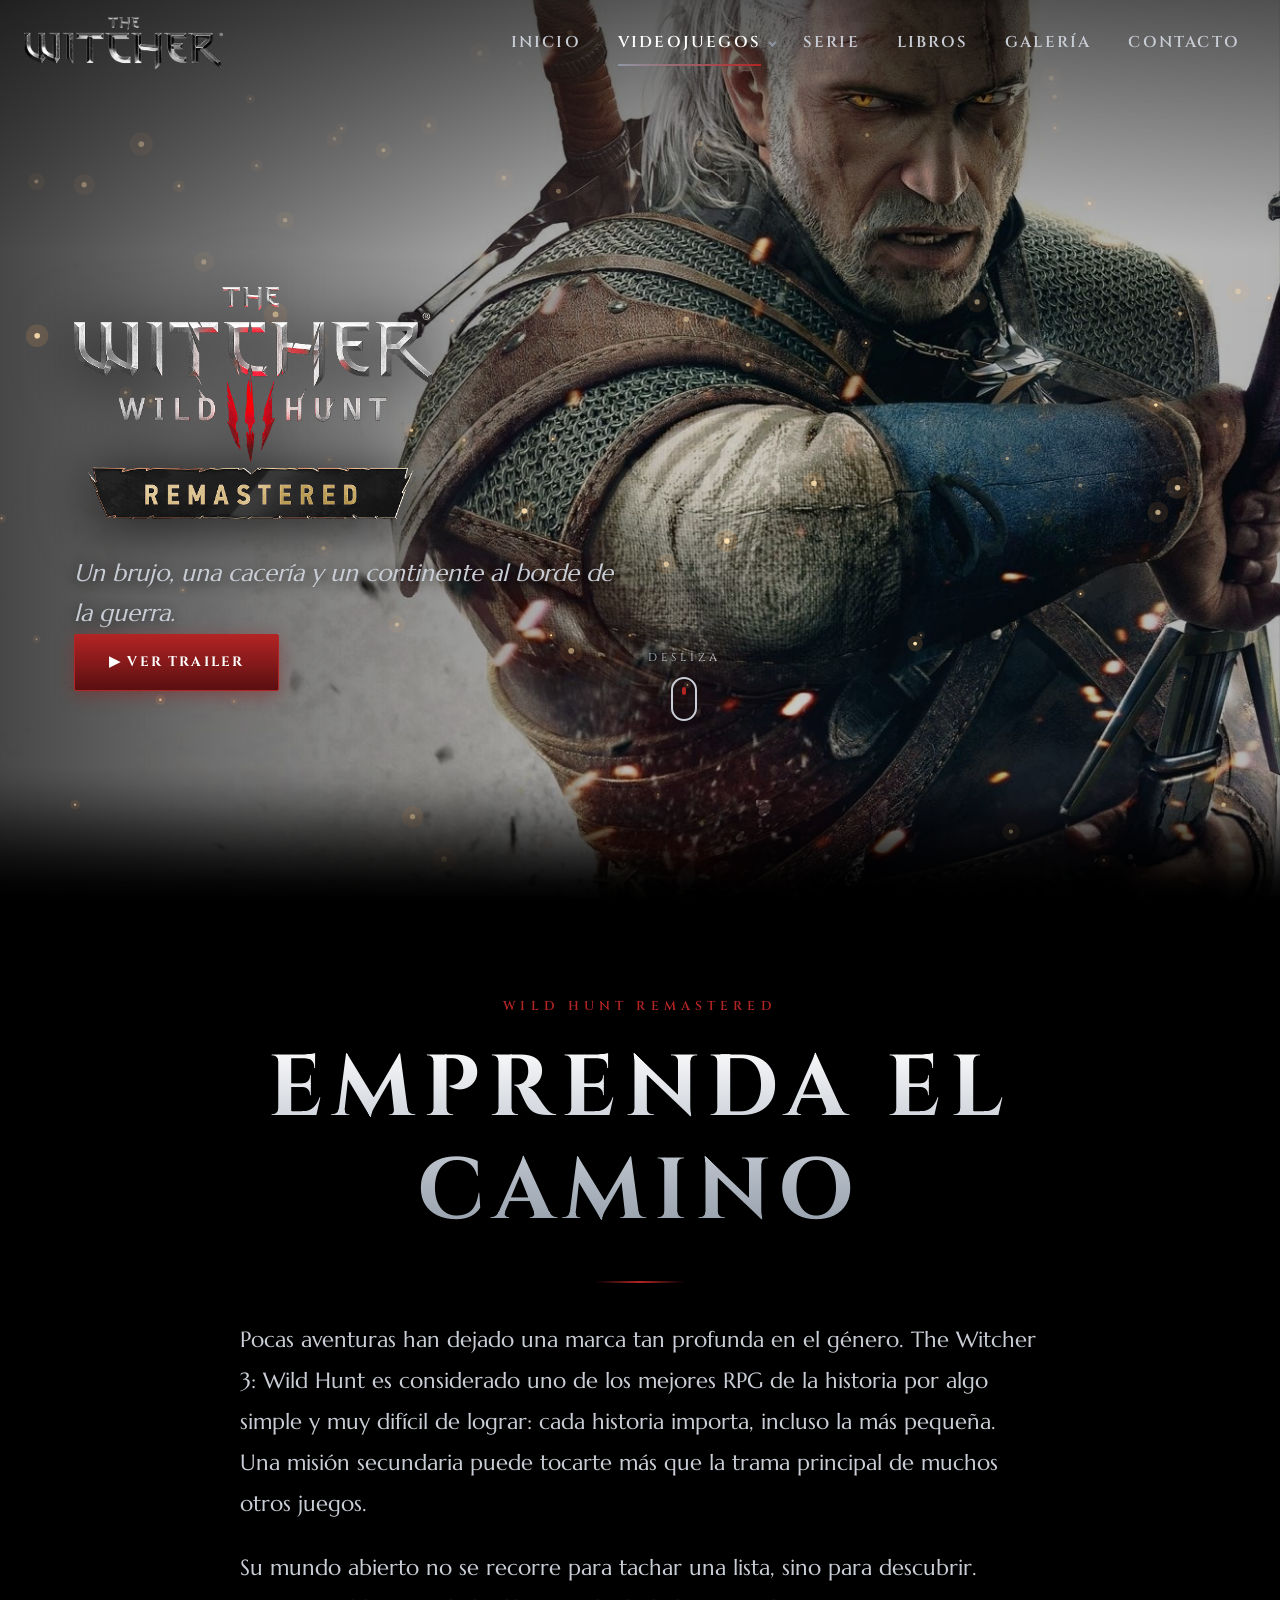
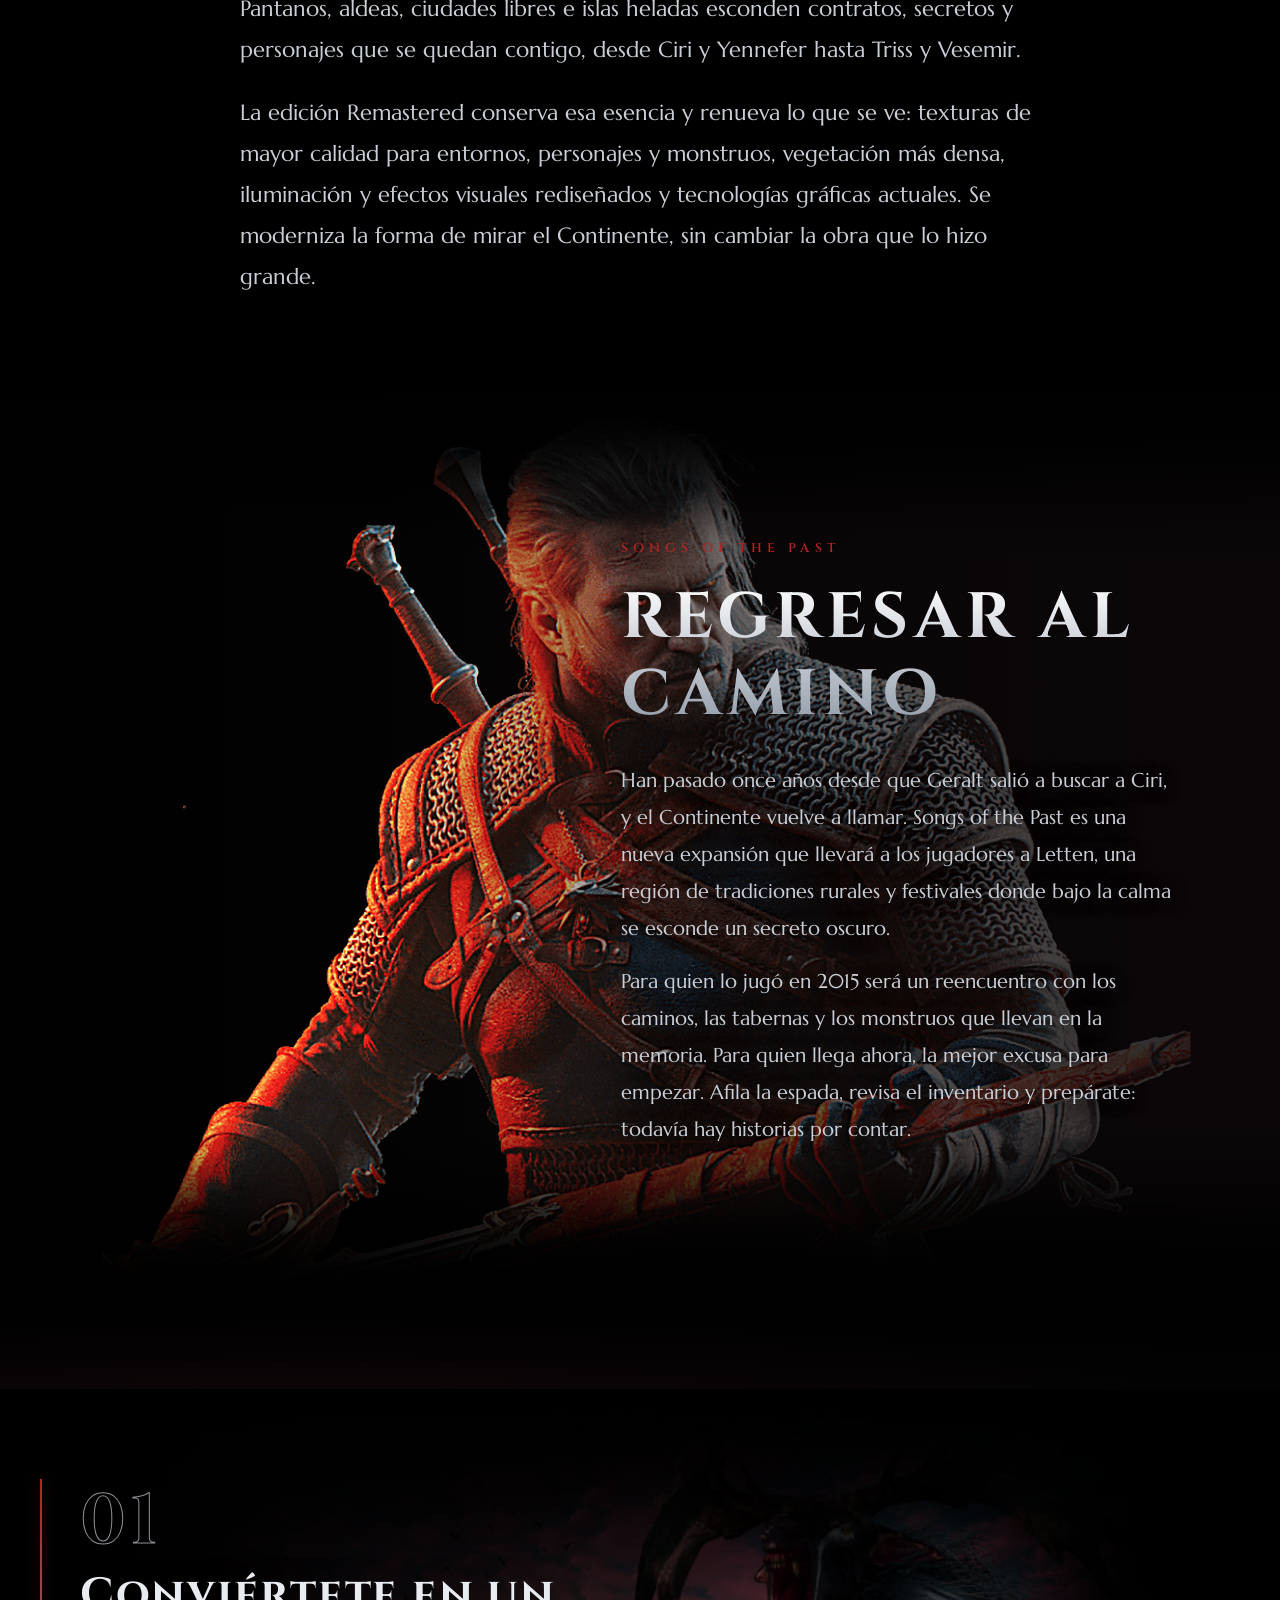
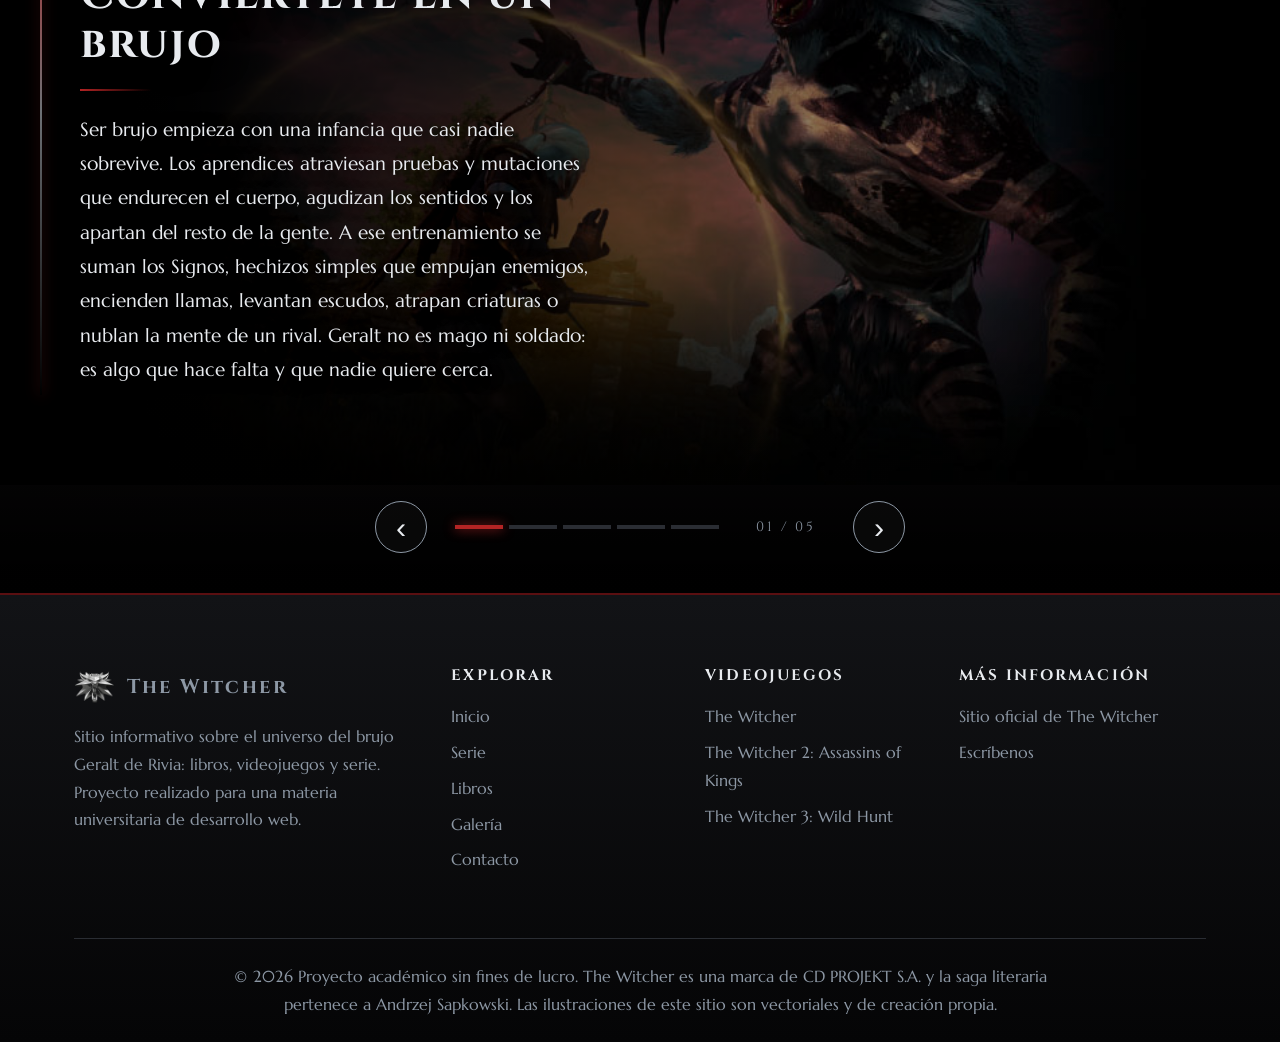
==== commit fb8ad146: "Add files via upload" ====
--- a/witcher3.html
+++ b/witcher3.html
@@ -74,9 +74,9 @@
         <span class="w3-etiqueta reveal">Wild Hunt Remastered</span>
         <h2 class="texto-plata reveal" data-retraso="150">Emprenda el camino</h2>
         <div class="w3-linea reveal" data-retraso="300"></div>
-        <p class="reveal" data-retraso="450">Pocas aventuras han dejado una marca tan profunda en el género. The Witcher 3: Wild Hunt es considerado uno de los mejores RPG de la historia por algo simple y muy difícil de lograr: cada historia importa, incluso la más pequeña. Una misión secundaria puede tocarte más que la trama principal de muchos otros juegos.</p>
-        <p class="reveal" data-retraso="600">Su mundo abierto no se recorre para tachar una lista, sino para descubrir. Pantanos, aldeas, ciudades libres e islas heladas esconden contratos, secretos y personajes que se quedan contigo, desde Ciri y Yennefer hasta Triss y Vesemir.</p>
-        <p class="reveal" data-retraso="750">La edición Remastered conserva esa esencia y renueva lo que se ve: texturas de mayor calidad para entornos, personajes y monstruos, vegetación más densa, iluminación y efectos visuales rediseñados y tecnologías gráficas actuales. Se moderniza la forma de mirar el Continente, sin cambiar la obra que lo hizo grande.</p>
+        <p class="reveal" data-retraso="450" style="text-align: left">Pocas aventuras han dejado una marca tan profunda en el género. The Witcher 3: Wild Hunt es considerado uno de los mejores RPG de la historia por algo simple y muy difícil de lograr: cada historia importa, incluso la más pequeña. Una misión secundaria puede tocarte más que la trama principal de muchos otros juegos.</p>
+        <p class="reveal" data-retraso="600" style="text-align: left">Su mundo abierto no se recorre para tachar una lista, sino para descubrir. Pantanos, aldeas, ciudades libres e islas heladas esconden contratos, secretos y personajes que se quedan contigo, desde Ciri y Yennefer hasta Triss y Vesemir.</p>
+        <p class="reveal" data-retraso="750" style="text-align: left">La edición Remastered conserva esa esencia y renueva lo que se ve: texturas de mayor calidad para entornos, personajes y monstruos, vegetación más densa, iluminación y efectos visuales rediseñados y tecnologías gráficas actuales. Se moderniza la forma de mirar el Continente, sin cambiar la obra que lo hizo grande.</p>
       </div>
     </section>
 
